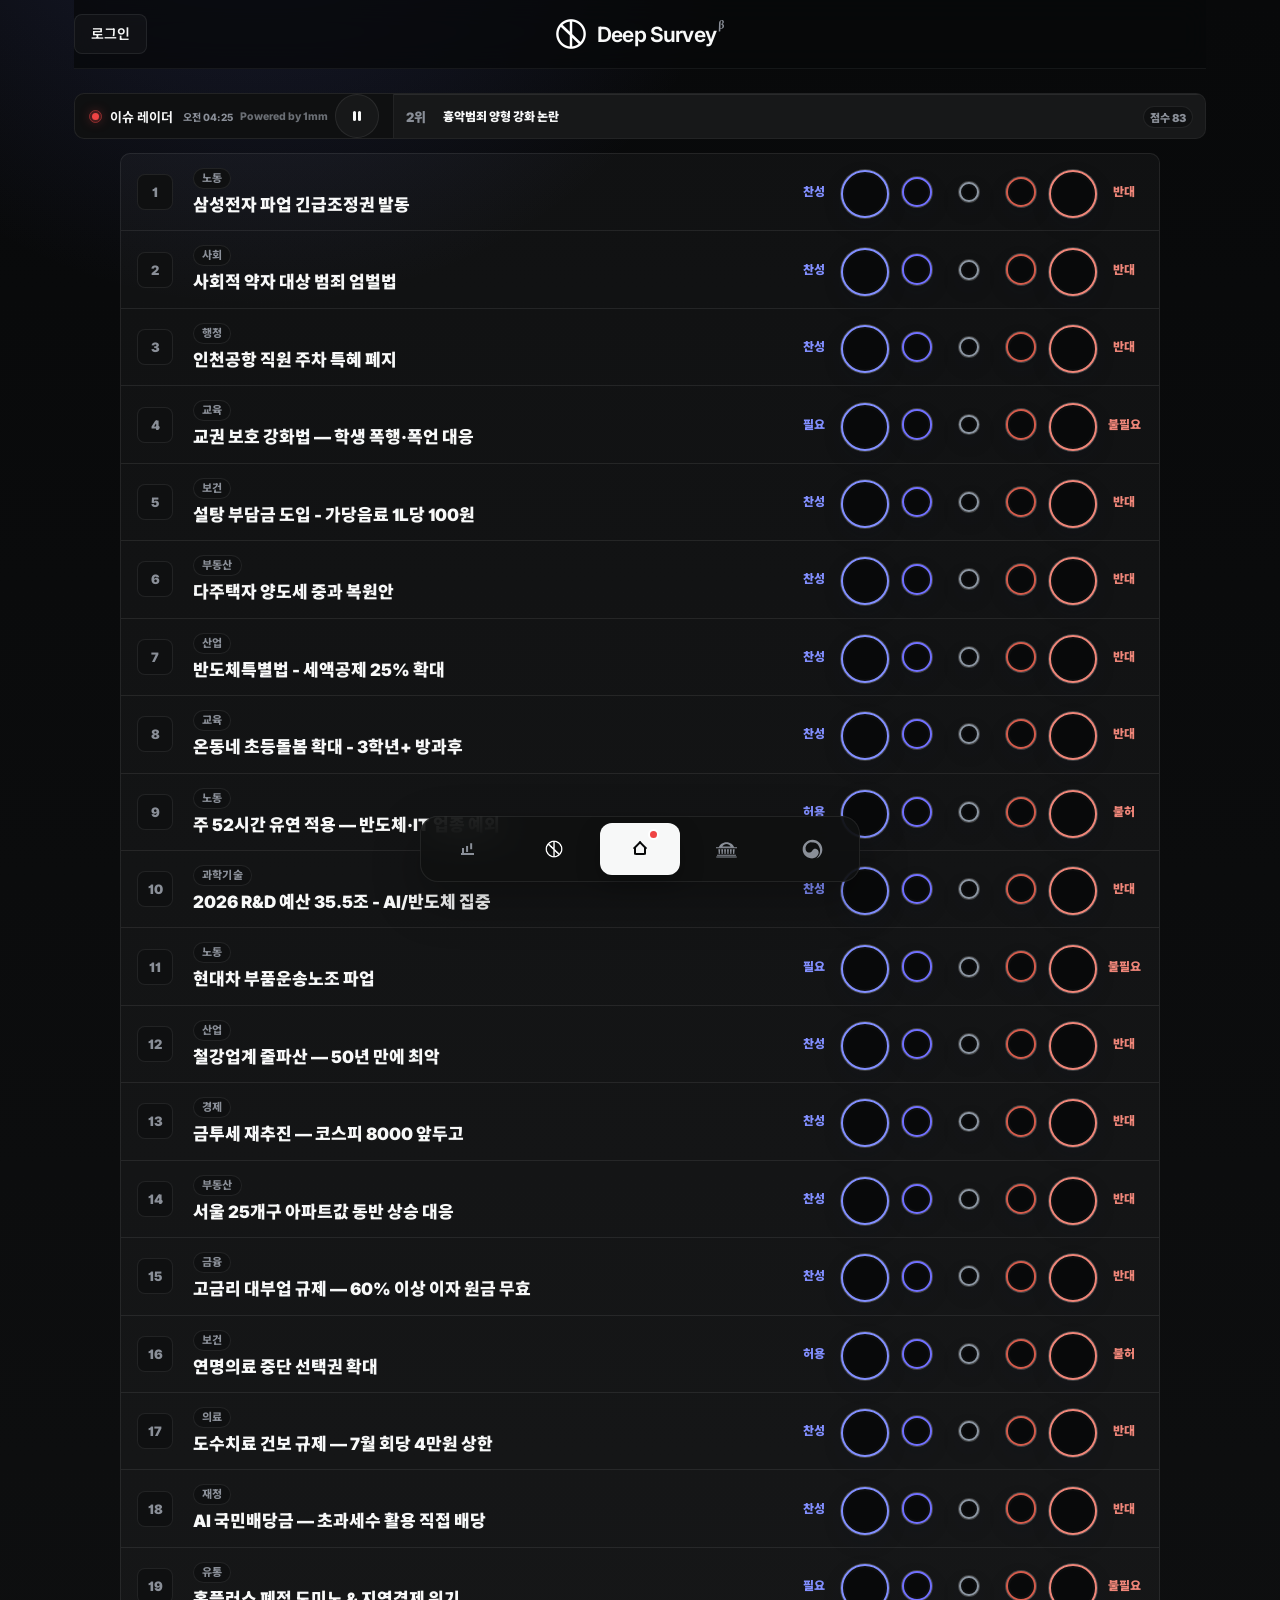
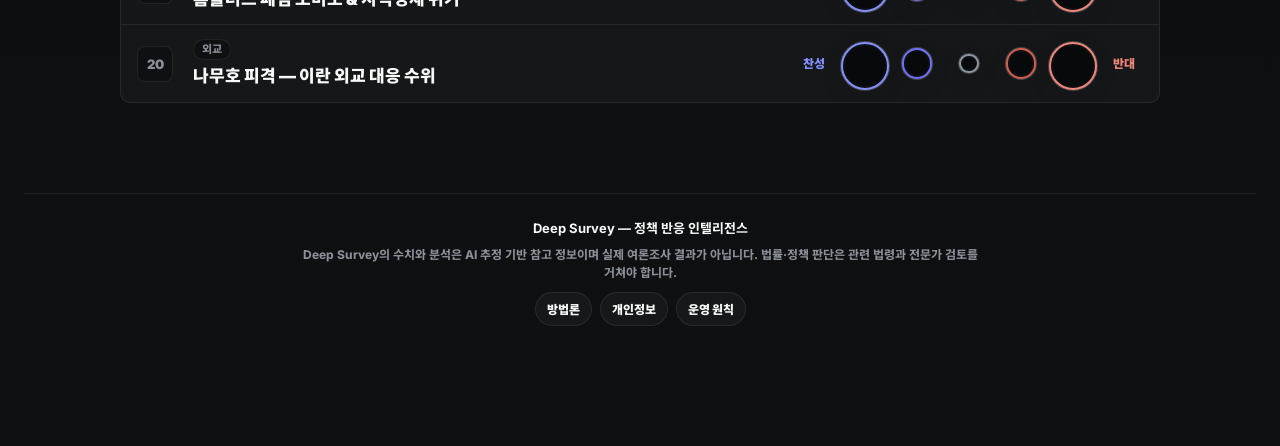
==== index.html @ 6b528eed "deploy: refresh deep survey monitor" ====
<!DOCTYPE html>
<html lang="ko" data-theme="dark">

<head>
    <meta charset="UTF-8">
    <meta name="viewport" content="width=device-width, initial-scale=1.0">
    <title>Deep Survey | 정책 반응 인텔리전스</title>
    <meta name="description" content="정책·메시지 발표 전 이해관계자 반응, 표본 설계, 프레임 취약점, 검증 질문을 감사 가능한 방식으로 점검하는 Deep Survey 정책 반응 시뮬레이션입니다.">
    <meta name="theme-color" content="#111827">
    <link rel="canonical" href="https://dinoanko.github.io/deep-survey-monitor/">
    <meta property="og:type" content="website">
    <meta property="og:site_name" content="Deep Survey">
    <meta property="og:title" content="Deep Survey | 정책 반응 인텔리전스">
    <meta property="og:description" content="정책 발표 전 이해관계자 반응과 메시지 리스크를 표본 설계와 감사 카드로 점검합니다.">
    <meta property="og:url" content="https://dinoanko.github.io/deep-survey-monitor/">
    <meta property="og:image" content="https://dinoanko.github.io/deep-survey-monitor/issue-bg-city.png">
    <meta property="og:image:secure_url" content="https://dinoanko.github.io/deep-survey-monitor/issue-bg-city.png">
    <meta property="og:image:type" content="image/png">
    <meta property="og:image:width" content="1280">
    <meta property="og:image:height" content="720">
    <meta property="og:image:alt" content="Deep Survey 정책 반응 인텔리전스 미리보기">
    <meta name="twitter:card" content="summary_large_image">
    <meta name="twitter:title" content="Deep Survey | 정책 반응 인텔리전스">
    <meta name="twitter:description" content="정책 이슈를 표본감사와 함께 사전 점검하는 Deep Survey 시뮬레이션.">
    <meta name="twitter:image" content="https://dinoanko.github.io/deep-survey-monitor/issue-bg-city.png">
    <link href="https://fonts.googleapis.com/css2?family=Inter:wght@300;400;500;600;700&family=JetBrains+Mono:wght@400;500&family=Noto+Sans+KR:wght@300;400;500;600;700&display=swap" rel="stylesheet">
    <script>
        window.DEEP_SURVEY_ASSET_BASE = (() => {
            const path = window.location.pathname.replace(/\\/g, '/');
            if (
                window.location.protocol === 'file:' ||
                path.includes('/demo/') ||
                path.includes('/deep-survey-monitor/')
            ) return '';
            return '';
        })();
        document.write(`<link rel="stylesheet" href="${window.DEEP_SURVEY_ASSET_BASE}styles.css?v=20260520bb">`);
        document.addEventListener('DOMContentLoaded', () => {
            document.querySelectorAll('[data-demo-src]').forEach(el => {
                el.setAttribute('src', `${window.DEEP_SURVEY_ASSET_BASE}${el.dataset.demoSrc}`);
            });
            document.querySelectorAll('[data-demo-href]').forEach(el => {
                el.setAttribute('href', `${window.DEEP_SURVEY_ASSET_BASE}${el.dataset.demoHref}`);
            });
        });
    </script>
</head>

<body class="audience-b2c">
    <div class="container">
        <header class="header">
            <div class="header-user-actions">
                <button class="auth-pill account-entry" type="button" id="my-page-button" onclick="openMyPage()" hidden aria-label="내 계정"></button>
                <button class="auth-pill" type="button" id="login-button" onclick="openLogin()">로그인</button>
            </div>
            <div class="logo">
                <a href="index.html" data-demo-href="index.html" class="logo-link" aria-label="Deep Survey beta 홈">
                    <img class="brand-logo-icon brand-logo-light" src="logo-icon.png" data-demo-src="logo-icon.png" alt="DS">
                    <img class="brand-logo-icon brand-logo-dark" src="logo-icon-dark.png" data-demo-src="logo-icon-dark.png" alt="DS">
                    <span class="brand-logo-lockup"><span class="brand-logo-name">Deep Survey</span><sup class="brand-beta-mark" aria-label="beta">β</sup></span>
                </a>
            </div>
            <div class="header-actions">
                <div class="audience-switcher" role="tablist" aria-label="화면 유형">
                    <button class="audience-mode audience-home active" type="button" data-audience-mode="b2c" role="tab" aria-selected="true" aria-label="홈" title="홈" onclick="selectAudienceMode('b2c')"><span class="mono-icon mono-icon-home" aria-hidden="true"></span><span class="sr-only">이슈 라이브러리</span></button>
                    <button class="audience-mode" type="button" data-audience-mode="forecast" role="tab" aria-selected="false" onclick="selectAudienceMode('forecast')"><span class="mono-icon mono-icon-chart" aria-hidden="true"></span><span>예측</span></button>
                    <button class="audience-mode audience-sim" type="button" data-audience-mode="b2b" role="tab" aria-selected="false" onclick="selectAudienceMode('b2b')"><span class="audience-ds-logo" aria-hidden="true"><img class="audience-ds-icon audience-ds-icon-light" src="logo-icon.png" data-demo-src="logo-icon.png" alt=""><img class="audience-ds-icon audience-ds-icon-dark" src="logo-icon-dark.png" data-demo-src="logo-icon-dark.png" alt=""></span><span>시뮬레이션</span></button>
                </div>
            </div>
        </header>

        <div id="survey-content" class="panel-content active">

            <div class="trending-section">
                <div class="trending-header" data-radar-toggle aria-expanded="false" onclick="toggleIssueRadarVertical(event)">
                    <h3><span class="pulse"></span> 이슈 레이더</h3>
                    <div class="trend-refresh-status">
                        <span id="trend-refresh-status" aria-live="polite">오전 09:45</span>
                        <span class="trend-powered trend-powered-header">Powered by 1mm</span>
                        <button class="trend-refresh-control" type="button" onclick="toggleLiveIssueAutoRefresh()" aria-label="이슈 레이더 일시정지" aria-pressed="false"><span class="trend-control-icon is-pause" aria-hidden="true"></span></button>
                    </div>
                </div>
                <div class="trending-list">
                    <div class="trending-item" role="button" tabindex="0" aria-label="삼성전자 긴급조정권 이슈 레이더 펼치기" onclick="handleTrendingIssueActivate(event, 'samsung_strike')" onkeydown="handleTrendingIssueOpenKey(event, 'samsung_strike')"><span class="trend-rank gold">1위</span>
                        <div class="trend-info"><span class="trend-name">삼성전자 긴급조정권</span></div><span class="trend-change trend-up">↑156%</span></div>
                    <div class="trending-item" role="button" tabindex="0" aria-label="사회적 약자 범죄 엄벌 이슈 레이더 펼치기" onclick="handleTrendingIssueActivate(event, 'crime_penalty')" onkeydown="handleTrendingIssueOpenKey(event, 'crime_penalty')"><span class="trend-rank silver">2위</span>
                        <div class="trend-info"><span class="trend-name">사회적 약자 범죄 엄벌</span></div><span class="trend-change trend-new">신규</span></div>
                    <div class="trending-item" role="button" tabindex="0" aria-label="금투세 재추진 이슈 레이더 펼치기" onclick="handleTrendingIssueActivate(event, 'kospi_tax')" onkeydown="handleTrendingIssueOpenKey(event, 'kospi_tax')"><span class="trend-rank bronze">3위</span>
                        <div class="trend-info"><span class="trend-name">금투세 재추진</span></div><span class="trend-change trend-up">↑42%</span></div>
                    <div class="trending-item" role="button" tabindex="0" aria-label="인천공항 주차 특혜 이슈 레이더 펼치기" onclick="handleTrendingIssueActivate(event, 'airport_parking')" onkeydown="handleTrendingIssueOpenKey(event, 'airport_parking')"><span class="trend-rank">4위</span>
                        <div class="trend-info"><span class="trend-name">인천공항 주차 특혜</span></div><span class="trend-change trend-new">신규</span></div>
                    <div class="trending-item" role="button" tabindex="0" aria-label="서울 아파트값 상승 이슈 레이더 펼치기" onclick="handleTrendingIssueActivate(event, 'seoul_apt')" onkeydown="handleTrendingIssueOpenKey(event, 'seoul_apt')"><span class="trend-rank">5위</span>
                        <div class="trend-info"><span class="trend-name">서울 아파트값 상승</span></div><span class="trend-change trend-up">↑18%</span></div>
                    <div class="trending-item" role="button" tabindex="0" aria-label="교권 보호 강화 이슈 레이더 펼치기" onclick="handleTrendingIssueActivate(event, 'teacher_protect')" onkeydown="handleTrendingIssueOpenKey(event, 'teacher_protect')"><span class="trend-rank">6위</span>
                        <div class="trend-info"><span class="trend-name">교권 보호 강화</span></div><span class="trend-change trend-new">신규</span></div>
                    <div class="trending-item" role="button" tabindex="0" aria-label="고금리 대부업 규제 이슈 레이더 펼치기" onclick="handleTrendingIssueActivate(event, 'usury_ban')" onkeydown="handleTrendingIssueOpenKey(event, 'usury_ban')"><span class="trend-rank">7위</span>
                        <div class="trend-info"><span class="trend-name">고금리 대부업 규제</span></div><span class="trend-change trend-new">신규</span></div>
                    <div class="trending-item" role="button" tabindex="0" aria-label="현대차 부품노조 파업 이슈 레이더 펼치기" onclick="handleTrendingIssueActivate(event, 'hyundai_strike')" onkeydown="handleTrendingIssueOpenKey(event, 'hyundai_strike')"><span class="trend-rank">8위</span>
                        <div class="trend-info"><span class="trend-name">현대차 부품노조 파업</span></div><span class="trend-change trend-new">신규</span></div>
                    <div class="trending-item" role="button" tabindex="0" aria-label="설탕 부담금 이슈 레이더 펼치기" onclick="handleTrendingIssueActivate(event, 'sugar')" onkeydown="handleTrendingIssueOpenKey(event, 'sugar')"><span class="trend-rank">9위</span>
                        <div class="trend-info"><span class="trend-name">설탕 부담금</span></div><span class="trend-change trend-up">↑28%</span></div>
                    <div class="trending-item" role="button" tabindex="0" aria-label="AI 국민배당금 이슈 레이더 펼치기" onclick="handleTrendingIssueActivate(event, 'ai_dividend')" onkeydown="handleTrendingIssueOpenKey(event, 'ai_dividend')"><span class="trend-rank">10위</span>
                        <div class="trend-info"><span class="trend-name">AI 국민배당금</span></div><span class="trend-change trend-up">↑35%</span></div>
                </div>
            </div>

            <div class="hot-section">
                <div class="hot-header">
                    <h3><span class="hot-badge">LIVE</span> 이슈 브리핑</h3>
                </div>
                <div class="hot-carousel">
                    <div class="hot-card" role="button" tabindex="0" aria-label="삼성전자 파업에 긴급조정권을 발동해야 하나 상세 보기" onclick="openModal('samsung_strike')" onkeydown="handleIssueOpenKey(event, 'samsung_strike')">
                        <div class="hot-card-header"><span class="cat">노동</span><span class="fire"><span class="mono-icon mono-icon-hot" aria-hidden="true"></span></span></div>
                        <h4>삼성전자 파업에 긴급조정권을 발동해야 하나</h4>
                        <p class="hot-card-trust">출처 검증 대기 · 현재 여론 수치 아님</p>
                        <div class="stats"><span><span class="mono-icon mono-icon-eye" aria-hidden="true"></span> 28,400</span><span><span class="mono-icon mono-icon-comment" aria-hidden="true"></span> 12,840</span></div></div>
                    <div class="hot-card" role="button" tabindex="0" aria-label="사회적 약자 대상 범죄 양형 강화 찬반 상세 보기" onclick="openModal('crime_penalty')" onkeydown="handleIssueOpenKey(event, 'crime_penalty')">
                        <div class="hot-card-header"><span class="cat">사회</span><span class="fire"><span class="mono-icon mono-icon-hot" aria-hidden="true"></span></span></div>
                        <h4>사회적 약자 대상 범죄 양형 강화 찬반</h4>
                        <p class="hot-card-trust">출처 검증 대기 · 현재 여론 수치 아님</p>
                        <div class="stats"><span><span class="mono-icon mono-icon-eye" aria-hidden="true"></span> 14,200</span><span><span class="mono-icon mono-icon-comment" aria-hidden="true"></span> 5,680</span></div></div>
                    <div class="hot-card" role="button" tabindex="0" aria-label="코스피 8000 앞두고 금투세 재추진 찬반 상세 보기" onclick="openModal('kospi_tax')" onkeydown="handleIssueOpenKey(event, 'kospi_tax')">
                        <div class="hot-card-header"><span class="cat">경제</span><span class="fire"><span class="mono-icon mono-icon-hot" aria-hidden="true"></span></span></div>
                        <h4>코스피 8000 앞두고 금투세 재추진 찬반</h4>
                        <p class="hot-card-trust">출처 검증 대기 · 현재 여론 수치 아님</p>
                        <div class="stats"><span><span class="mono-icon mono-icon-eye" aria-hidden="true"></span> 12,800</span><span><span class="mono-icon mono-icon-comment" aria-hidden="true"></span> 4,920</span></div></div>
                    <div class="hot-card" role="button" tabindex="0" aria-label="인천공항 직원 주차 특혜 폐지 찬반 상세 보기" onclick="openModal('airport_parking')" onkeydown="handleIssueOpenKey(event, 'airport_parking')">
                        <div class="hot-card-header"><span class="cat">행정</span><span class="fire"><span class="mono-icon mono-icon-bolt" aria-hidden="true"></span></span></div>
                        <h4>인천공항 직원 주차 특혜 폐지 찬반</h4>
                        <p class="hot-card-trust">출처 검증 대기 · 현재 여론 수치 아님</p>
                        <div class="stats"><span><span class="mono-icon mono-icon-eye" aria-hidden="true"></span> 8,900</span><span><span class="mono-icon mono-icon-comment" aria-hidden="true"></span> 3,420</span></div></div>
                    <div class="hot-card" role="button" tabindex="0" aria-label="서울 25개구 아파트값 동반 상승 대응 상세 보기" onclick="openModal('seoul_apt')" onkeydown="handleIssueOpenKey(event, 'seoul_apt')">
                        <div class="hot-card-header"><span class="cat">부동산</span><span class="fire"><span class="mono-icon mono-icon-hot" aria-hidden="true"></span></span></div>
                        <h4>서울 25개구 아파트값 동반 상승 대응</h4>
                        <p class="hot-card-trust">출처 검증 대기 · 현재 여론 수치 아님</p>
                        <div class="stats"><span><span class="mono-icon mono-icon-eye" aria-hidden="true"></span> 8,500</span><span><span class="mono-icon mono-icon-comment" aria-hidden="true"></span> 3,200</span></div></div>
                    <div class="hot-card" role="button" tabindex="0" aria-label="교권 보호법 강화 찬반 — 교사 55% 사직 고민 상세 보기" onclick="openModal('teacher_protect')" onkeydown="handleIssueOpenKey(event, 'teacher_protect')">
                        <div class="hot-card-header"><span class="cat">교육</span><span class="fire"><span class="mono-icon mono-icon-bolt" aria-hidden="true"></span></span></div>
                        <h4>교권 보호법 강화 찬반 — 교사 55% 사직 고민</h4>
                        <p class="hot-card-trust">출처 검증 대기 · 현재 여론 수치 아님</p>
                        <div class="stats"><span><span class="mono-icon mono-icon-eye" aria-hidden="true"></span> 6,700</span><span><span class="mono-icon mono-icon-comment" aria-hidden="true"></span> 2,890</span></div></div>
                    <div class="hot-card" role="button" tabindex="0" aria-label="고금리 60% 이상 이자 원금 무효화 찬반 상세 보기" onclick="openModal('usury_ban')" onkeydown="handleIssueOpenKey(event, 'usury_ban')">
                        <div class="hot-card-header"><span class="cat">금융</span><span class="fire"><span class="mono-icon mono-icon-bolt" aria-hidden="true"></span></span></div>
                        <h4>고금리 60% 이상 이자 원금 무효화 찬반</h4>
                        <p class="hot-card-trust">출처 검증 대기 · 현재 여론 수치 아님</p>
                        <div class="stats"><span><span class="mono-icon mono-icon-eye" aria-hidden="true"></span> 6,200</span><span><span class="mono-icon mono-icon-comment" aria-hidden="true"></span> 2,400</span></div></div>
                    <div class="hot-card" role="button" tabindex="0" aria-label="현대차 부품운송 파업 — 필수유지업무 찬반 상세 보기" onclick="openModal('hyundai_strike')" onkeydown="handleIssueOpenKey(event, 'hyundai_strike')">
                        <div class="hot-card-header"><span class="cat">노동</span><span class="fire"><span class="mono-icon mono-icon-bolt" aria-hidden="true"></span></span></div>
                        <h4>현대차 부품운송 파업 — 필수유지업무 찬반</h4>
                        <p class="hot-card-trust">출처 검증 대기 · 현재 여론 수치 아님</p>
                        <div class="stats"><span><span class="mono-icon mono-icon-eye" aria-hidden="true"></span> 5,400</span><span><span class="mono-icon mono-icon-comment" aria-hidden="true"></span> 1,800</span></div></div>
                    <div class="hot-card" role="button" tabindex="0" aria-label="AI 초과세수 국민배당금 논쟁 상세 보기" onclick="openModal('ai_dividend')" onkeydown="handleIssueOpenKey(event, 'ai_dividend')">
                        <div class="hot-card-header"><span class="cat">재정</span><span class="fire"><span class="mono-icon mono-icon-hot" aria-hidden="true"></span></span></div>
                        <h4>AI 초과세수 국민배당금 논쟁</h4>
                        <p class="hot-card-trust">출처 검증 대기 · 현재 여론 수치 아님</p>
                        <div class="stats"><span><span class="mono-icon mono-icon-eye" aria-hidden="true"></span> 4,400</span><span><span class="mono-icon mono-icon-comment" aria-hidden="true"></span> 1,600</span></div></div>
                    <div class="hot-card" role="button" tabindex="0" aria-label="나무호 피격 — 이란 강경 외교 대응 찬반 상세 보기" onclick="openModal('namu_iran')" onkeydown="handleIssueOpenKey(event, 'namu_iran')">
                        <div class="hot-card-header"><span class="cat">외교</span><span class="fire"><span class="mono-icon mono-icon-bolt" aria-hidden="true"></span></span></div>
                        <h4>나무호 피격 — 이란 강경 외교 대응 찬반</h4>
                        <p class="hot-card-trust">출처 검증 대기 · 현재 여론 수치 아님</p>
                        <div class="stats"><span><span class="mono-icon mono-icon-eye" aria-hidden="true"></span> 3,800</span><span><span class="mono-icon mono-icon-comment" aria-hidden="true"></span> 1,200</span></div></div>
                </div>
            </div>

            <section class="forecast-vote-section" id="forecast-vote-section" aria-labelledby="forecast-vote-title">
                <div class="forecast-vote-header">
                    <div>
                        <span class="forecast-vote-kicker">FORECAST VOTE</span>
                        <h3 id="forecast-vote-title">투표형 예측</h3>
                    </div>
                    <div class="forecast-vote-badge">거래 없음 · 집단전망</div>
                </div>
                <div class="forecast-vote-shell">
                    <div id="forecast-market-list" class="forecast-market-list" aria-label="예측 투표 목록"></div>
                    <div id="forecast-market-detail" class="forecast-market-detail" aria-live="polite"></div>
                </div>
            </section>

            <section class="issue-section" id="issues">

            <div class="issue-grid">
                <div class="issue-card hot" role="button" tabindex="0" aria-label="삼성전자 파업 긴급조정권 발동 상세 보기" onkeydown="handleIssueOpenKey(event, 'samsung_strike')" onclick="openModal('samsung_strike')">
                    <div class="issue-card-header"><span class="issue-category cat-economy">노동</span>
                        <h3 class="issue-title">삼성전자 파업 긴급조정권 발동</h3>
                        <div class="issue-meta"><span><span class="mono-icon mono-icon-users" aria-hidden="true"></span> 참여 데이터 수집 중</span><span><span class="mono-icon mono-icon-clock" aria-hidden="true"></span> 방금</span></div>
                    </div>
                    <div class="issue-card-body">
                        <div class="scale-bar">
                            <div class="scale-strongly-agree" style="width:32%"></div>
                            <div class="scale-agree" style="width:24%"></div>
                            <div class="scale-disagree" style="width:19%"></div>
                            <div class="scale-strongly-disagree" style="width:16%"></div>
                            <div class="scale-unsure" style="width:9%"></div>
                        </div>
                        <div class="quick-stats"><span class="quick-stat" style="color:var(--accent-green)"><span class="mono-icon mono-icon-agree" aria-hidden="true"></span> 56%</span><span class="quick-stat" style="color:var(--accent-red)"><span class="mono-icon mono-icon-disagree" aria-hidden="true"></span> 35%</span><span class="quick-stat" style="color:var(--accent-gray)"><span class="mono-icon mono-icon-neutral" aria-hidden="true"></span> 9%</span></div>
                    </div>
                </div>
                <div class="issue-card hot" role="button" tabindex="0" aria-label="사회적 약자 대상 범죄 엄벌법 상세 보기" onkeydown="handleIssueOpenKey(event, 'crime_penalty')" onclick="openModal('crime_penalty')">
                    <div class="issue-card-header"><span class="issue-category cat-politics">사회</span>
                        <h3 class="issue-title">사회적 약자 대상 범죄 엄벌법</h3>
                        <div class="issue-meta"><span><span class="mono-icon mono-icon-users" aria-hidden="true"></span> 1,800명</span><span><span class="mono-icon mono-icon-clock" aria-hidden="true"></span> 방금</span></div>
                    </div>
                    <div class="issue-card-body">
                        <div class="scale-bar">
                            <div class="scale-strongly-agree" style="width:48%"></div>
                            <div class="scale-agree" style="width:28%"></div>
                            <div class="scale-disagree" style="width:10%"></div>
                            <div class="scale-strongly-disagree" style="width:6%"></div>
                            <div class="scale-unsure" style="width:8%"></div>
                        </div>
                        <div class="quick-stats"><span class="quick-stat" style="color:var(--accent-green)"><span class="mono-icon mono-icon-agree" aria-hidden="true"></span> 76%</span><span class="quick-stat" style="color:var(--accent-red)"><span class="mono-icon mono-icon-disagree" aria-hidden="true"></span> 16%</span><span class="quick-stat" style="color:var(--accent-gray)"><span class="mono-icon mono-icon-neutral" aria-hidden="true"></span> 8%</span></div>
                    </div>
                </div>
                <div class="issue-card new" role="button" tabindex="0" aria-label="인천공항 직원 주차 특혜 폐지 상세 보기" onkeydown="handleIssueOpenKey(event, 'airport_parking')" onclick="openModal('airport_parking')">
                    <div class="issue-card-header"><span class="issue-category cat-industry">행정</span>
                        <h3 class="issue-title">인천공항 직원 주차 특혜 폐지</h3>
                        <div class="issue-meta"><span><span class="mono-icon mono-icon-users" aria-hidden="true"></span> 1,500명</span><span><span class="mono-icon mono-icon-clock" aria-hidden="true"></span> 방금</span></div>
                    </div>
                    <div class="issue-card-body">
                        <div class="scale-bar">
                            <div class="scale-strongly-agree" style="width:53%"></div>
                            <div class="scale-agree" style="width:24%"></div>
                            <div class="scale-disagree" style="width:9%"></div>
                            <div class="scale-strongly-disagree" style="width:6%"></div>
                            <div class="scale-unsure" style="width:8%"></div>
                        </div>
                        <div class="quick-stats"><span class="quick-stat" style="color:var(--accent-green)"><span class="mono-icon mono-icon-agree" aria-hidden="true"></span> 77%</span><span class="quick-stat" style="color:var(--accent-red)"><span class="mono-icon mono-icon-disagree" aria-hidden="true"></span> 15%</span><span class="quick-stat" style="color:var(--accent-gray)"><span class="mono-icon mono-icon-neutral" aria-hidden="true"></span> 8%</span></div>
                    </div>
                </div>
                <div class="issue-card new" role="button" tabindex="0" aria-label="교권 보호 강화법 — 학생 폭행·폭언 대응 상세 보기" onkeydown="handleIssueOpenKey(event, 'teacher_protect')" onclick="openModal('teacher_protect')">
                    <div class="issue-card-header"><span class="issue-category cat-welfare">교육</span>
                        <h3 class="issue-title">교권 보호 강화법 — 학생 폭행·폭언 대응</h3>
                        <div class="issue-meta"><span><span class="mono-icon mono-icon-users" aria-hidden="true"></span> 1,200명</span><span><span class="mono-icon mono-icon-clock" aria-hidden="true"></span> 방금</span></div>
                    </div>
                    <div class="issue-card-body">
                        <div class="scale-bar">
                            <div class="scale-strongly-agree" style="width:55%"></div>
                            <div class="scale-agree" style="width:26%"></div>
                            <div class="scale-disagree" style="width:8%"></div>
                            <div class="scale-strongly-disagree" style="width:4%"></div>
                            <div class="scale-unsure" style="width:7%"></div>
                        </div>
                        <div class="quick-stats"><span class="quick-stat" style="color:var(--accent-green)"><span class="mono-icon mono-icon-agree" aria-hidden="true"></span> 81%</span><span class="quick-stat" style="color:var(--accent-red)"><span class="mono-icon mono-icon-disagree" aria-hidden="true"></span> 12%</span><span class="quick-stat" style="color:var(--accent-gray)"><span class="mono-icon mono-icon-neutral" aria-hidden="true"></span> 7%</span></div>
                    </div>
                </div>
                <div class="issue-card hot" role="button" tabindex="0" aria-label="설탕 부담금 도입 - 가당음료 1L당 100원 상세 보기" onkeydown="handleIssueOpenKey(event, 'sugar')" onclick="openModal('sugar')">
                    <div class="issue-card-header"><span class="issue-category cat-welfare">보건</span>
                        <h3 class="issue-title">설탕 부담금 도입 - 가당음료 1L당 100원</h3>
                        <div class="issue-meta"><span><span class="mono-icon mono-icon-users" aria-hidden="true"></span> 1,200명</span><span><span class="mono-icon mono-icon-clock" aria-hidden="true"></span> 2시간 전</span></div>
                    </div>
                    <div class="issue-card-body">
                        <div class="scale-bar">
                            <div class="scale-strongly-agree" style="width:11%"></div>
                            <div class="scale-agree" style="width:27%"></div>
                            <div class="scale-disagree" style="width:31%"></div>
                            <div class="scale-strongly-disagree" style="width:17%"></div>
                            <div class="scale-unsure" style="width:14%"></div>
                        </div>
                        <div class="quick-stats"><span class="quick-stat" style="color:var(--accent-green)"><span class="mono-icon mono-icon-agree" aria-hidden="true"></span>
                                38%</span><span class="quick-stat" style="color:var(--accent-red)"><span class="mono-icon mono-icon-disagree" aria-hidden="true"></span> 48%</span><span
                                class="quick-stat" style="color:var(--accent-gray)"><span class="mono-icon mono-icon-neutral" aria-hidden="true"></span> 14%</span></div>
                    </div>
                </div>
                <div class="issue-card hot" role="button" tabindex="0" aria-label="다주택자 양도세 중과 복원안 상세 보기" onkeydown="handleIssueOpenKey(event, 'realestate')" onclick="openModal('realestate')">
                    <div class="issue-card-header"><span class="issue-category cat-economy">부동산</span>
                        <h3 class="issue-title">다주택자 양도세 중과 복원안</h3>
                        <div class="issue-meta"><span><span class="mono-icon mono-icon-users" aria-hidden="true"></span> 950명</span><span><span class="mono-icon mono-icon-clock" aria-hidden="true"></span> 2/3</span></div>
                    </div>
                    <div class="issue-card-body">
                        <div class="scale-bar">
                            <div class="scale-strongly-agree" style="width:28%"></div>
                            <div class="scale-agree" style="width:24%"></div>
                            <div class="scale-disagree" style="width:22%"></div>
                            <div class="scale-strongly-disagree" style="width:18%"></div>
                            <div class="scale-unsure" style="width:8%"></div>
                        </div>
                        <div class="quick-stats"><span class="quick-stat" style="color:var(--accent-green)"><span class="mono-icon mono-icon-agree" aria-hidden="true"></span>
                                52%</span><span class="quick-stat" style="color:var(--accent-red)"><span class="mono-icon mono-icon-disagree" aria-hidden="true"></span> 40%</span><span
                                class="quick-stat" style="color:var(--accent-gray)"><span class="mono-icon mono-icon-neutral" aria-hidden="true"></span> 8%</span></div>
                    </div>
                </div>
                <div class="issue-card new" role="button" tabindex="0" aria-label="반도체특별법 - 세액공제 25% 확대 상세 보기" onkeydown="handleIssueOpenKey(event, 'semiconductor')" onclick="openModal('semiconductor')">
                    <div class="issue-card-header"><span class="issue-category cat-industry">산업</span>
                        <h3 class="issue-title">반도체특별법 - 세액공제 25% 확대</h3>
                        <div class="issue-meta"><span><span class="mono-icon mono-icon-users" aria-hidden="true"></span> 1,000명</span><span><span class="mono-icon mono-icon-clock" aria-hidden="true"></span> 2/2</span></div>
                    </div>
                    <div class="issue-card-body">
                        <div class="scale-bar">
                            <div class="scale-strongly-agree" style="width:26%"></div>
                            <div class="scale-agree" style="width:32%"></div>
                            <div class="scale-disagree" style="width:18%"></div>
                            <div class="scale-strongly-disagree" style="width:10%"></div>
                            <div class="scale-unsure" style="width:14%"></div>
                        </div>
                        <div class="quick-stats"><span class="quick-stat" style="color:var(--accent-green)"><span class="mono-icon mono-icon-agree" aria-hidden="true"></span>
                                58%</span><span class="quick-stat" style="color:var(--accent-red)"><span class="mono-icon mono-icon-disagree" aria-hidden="true"></span> 28%</span><span
                                class="quick-stat" style="color:var(--accent-gray)"><span class="mono-icon mono-icon-neutral" aria-hidden="true"></span> 14%</span></div>
                    </div>
                </div>
                <div class="issue-card" role="button" tabindex="0" aria-label="온동네 초등돌봄 확대 - 3학년+ 방과후 상세 보기" onkeydown="handleIssueOpenKey(event, 'sugar')" onclick="openModal('sugar')">
                    <div class="issue-card-header"><span class="issue-category cat-welfare">교육</span>
                        <h3 class="issue-title">온동네 초등돌봄 확대 - 3학년+ 방과후</h3>
                        <div class="issue-meta"><span><span class="mono-icon mono-icon-users" aria-hidden="true"></span> 800명</span><span><span class="mono-icon mono-icon-clock" aria-hidden="true"></span> 2/3</span></div>
                    </div>
                    <div class="issue-card-body">
                        <div class="scale-bar">
                            <div class="scale-strongly-agree" style="width:35%"></div>
                            <div class="scale-agree" style="width:38%"></div>
                            <div class="scale-disagree" style="width:12%"></div>
                            <div class="scale-strongly-disagree" style="width:5%"></div>
                            <div class="scale-unsure" style="width:10%"></div>
                        </div>
                        <div class="quick-stats"><span class="quick-stat" style="color:var(--accent-green)"><span class="mono-icon mono-icon-agree" aria-hidden="true"></span>
                                73%</span><span class="quick-stat" style="color:var(--accent-red)"><span class="mono-icon mono-icon-disagree" aria-hidden="true"></span> 17%</span><span
                                class="quick-stat" style="color:var(--accent-gray)"><span class="mono-icon mono-icon-neutral" aria-hidden="true"></span> 10%</span></div>
                    </div>
                </div>
                <div class="issue-card new" role="button" tabindex="0" aria-label="주 52시간 유연 적용 — 반도체·IT 업종 예외 상세 보기" onkeydown="handleIssueOpenKey(event, 'work52')" onclick="openModal('work52')">
                    <div class="issue-card-header"><span class="issue-category cat-economy">노동</span>
                        <h3 class="issue-title">주 52시간 유연 적용 — 반도체·IT 업종 예외</h3>
                        <div class="issue-meta"><span><span class="mono-icon mono-icon-users" aria-hidden="true"></span> 850명</span><span><span class="mono-icon mono-icon-clock" aria-hidden="true"></span> 2/4</span></div>
                    </div>
                    <div class="issue-card-body">
                        <div class="scale-bar">
                            <div class="scale-strongly-agree" style="width:14%"></div>
                            <div class="scale-agree" style="width:28%"></div>
                            <div class="scale-disagree" style="width:28%"></div>
                            <div class="scale-strongly-disagree" style="width:17%"></div>
                            <div class="scale-unsure" style="width:13%"></div>
                        </div>
                        <div class="quick-stats"><span class="quick-stat" style="color:var(--accent-green)"><span class="mono-icon mono-icon-agree" aria-hidden="true"></span>
                                53%</span><span class="quick-stat" style="color:var(--accent-red)"><span class="mono-icon mono-icon-disagree" aria-hidden="true"></span> 39%</span><span
                                class="quick-stat" style="color:var(--accent-gray)"><span class="mono-icon mono-icon-neutral" aria-hidden="true"></span> 8%</span></div>
                    </div>
                </div>
                <div class="issue-card" role="button" tabindex="0" aria-label="2026 R&D 예산 35.5조 - AI/반도체 집중 상세 보기" onkeydown="handleIssueOpenKey(event, 'sugar')" onclick="openModal('sugar')">
                    <div class="issue-card-header"><span class="issue-category cat-industry">과학기술</span>
                        <h3 class="issue-title">2026 R&D 예산 35.5조 - AI/반도체 집중</h3>
                        <div class="issue-meta"><span><span class="mono-icon mono-icon-users" aria-hidden="true"></span> 700명</span><span><span class="mono-icon mono-icon-clock" aria-hidden="true"></span> 2/4</span></div>
                    </div>
                    <div class="issue-card-body">
                        <div class="scale-bar">
                            <div class="scale-strongly-agree" style="width:32%"></div>
                            <div class="scale-agree" style="width:35%"></div>
                            <div class="scale-disagree" style="width:15%"></div>
                            <div class="scale-strongly-disagree" style="width:6%"></div>
                            <div class="scale-unsure" style="width:12%"></div>
                        </div>
                        <div class="quick-stats"><span class="quick-stat" style="color:var(--accent-green)"><span class="mono-icon mono-icon-agree" aria-hidden="true"></span>
                                67%</span><span class="quick-stat" style="color:var(--accent-red)"><span class="mono-icon mono-icon-disagree" aria-hidden="true"></span> 21%</span><span
                                class="quick-stat" style="color:var(--accent-gray)"><span class="mono-icon mono-icon-neutral" aria-hidden="true"></span> 12%</span></div>
                    </div>
                </div>
                <div class="issue-card new" role="button" tabindex="0" aria-label="현대차 부품운송노조 파업 상세 보기" onkeydown="handleIssueOpenKey(event, 'hyundai_strike')" onclick="openModal('hyundai_strike')">
                    <div class="issue-card-header"><span class="issue-category cat-economy">노동</span>
                        <h3 class="issue-title">현대차 부품운송노조 파업</h3>
                        <div class="issue-meta"><span><span class="mono-icon mono-icon-users" aria-hidden="true"></span> 900명</span><span><span class="mono-icon mono-icon-clock" aria-hidden="true"></span> 4시간전</span></div>
                    </div>
                    <div class="issue-card-body"><div class="scale-bar"><div class="scale-strongly-agree" style="width:28%"></div><div class="scale-agree" style="width:23%"></div><div class="scale-disagree" style="width:24%"></div><div class="scale-strongly-disagree" style="width:17%"></div><div class="scale-unsure" style="width:8%"></div></div>
                        <div class="quick-stats"><span class="quick-stat" style="color:var(--accent-green)"><span class="mono-icon mono-icon-agree" aria-hidden="true"></span> 51%</span><span class="quick-stat" style="color:var(--accent-red)"><span class="mono-icon mono-icon-disagree" aria-hidden="true"></span> 41%</span><span class="quick-stat" style="color:var(--accent-gray)"><span class="mono-icon mono-icon-neutral" aria-hidden="true"></span> 8%</span></div></div>
                </div>
                <div class="issue-card hot" role="button" tabindex="0" aria-label="철강업계 줄파산 — 50년 만에 최악 상세 보기" onkeydown="handleIssueOpenKey(event, 'steel_crisis')" onclick="openModal('steel_crisis')">
                    <div class="issue-card-header"><span class="issue-category cat-industry">산업</span>
                        <h3 class="issue-title">철강업계 줄파산 — 50년 만에 최악</h3>
                        <div class="issue-meta"><span><span class="mono-icon mono-icon-users" aria-hidden="true"></span> 700명</span><span><span class="mono-icon mono-icon-clock" aria-hidden="true"></span> 6시간전</span></div>
                    </div>
                    <div class="issue-card-body"><div class="scale-bar"><div class="scale-strongly-agree" style="width:42%"></div><div class="scale-agree" style="width:28%"></div><div class="scale-disagree" style="width:13%"></div><div class="scale-strongly-disagree" style="width:8%"></div><div class="scale-unsure" style="width:9%"></div></div>
                        <div class="quick-stats"><span class="quick-stat" style="color:var(--accent-green)"><span class="mono-icon mono-icon-agree" aria-hidden="true"></span> 70%</span><span class="quick-stat" style="color:var(--accent-red)"><span class="mono-icon mono-icon-disagree" aria-hidden="true"></span> 21%</span><span class="quick-stat" style="color:var(--accent-gray)"><span class="mono-icon mono-icon-neutral" aria-hidden="true"></span> 9%</span></div></div>
                </div>
                <div class="issue-card new" role="button" tabindex="0" aria-label="금투세 재추진 — 코스피 8000 앞두고 상세 보기" onkeydown="handleIssueOpenKey(event, 'kospi_tax')" onclick="openModal('kospi_tax')">
                    <div class="issue-card-header"><span class="issue-category cat-economy">경제</span>
                        <h3 class="issue-title">금투세 재추진 — 코스피 8000 앞두고</h3>
                        <div class="issue-meta"><span><span class="mono-icon mono-icon-users" aria-hidden="true"></span> 1,100명</span><span><span class="mono-icon mono-icon-clock" aria-hidden="true"></span> 13시간전</span></div>
                    </div>
                    <div class="issue-card-body"><div class="scale-bar"><div class="scale-strongly-agree" style="width:25%"></div><div class="scale-agree" style="width:18%"></div><div class="scale-disagree" style="width:26%"></div><div class="scale-strongly-disagree" style="width:22%"></div><div class="scale-unsure" style="width:9%"></div></div>
                        <div class="quick-stats"><span class="quick-stat" style="color:var(--accent-green)"><span class="mono-icon mono-icon-agree" aria-hidden="true"></span> 43%</span><span class="quick-stat" style="color:var(--accent-red)"><span class="mono-icon mono-icon-disagree" aria-hidden="true"></span> 48%</span><span class="quick-stat" style="color:var(--accent-gray)"><span class="mono-icon mono-icon-neutral" aria-hidden="true"></span> 9%</span></div></div>
                </div>
                <div class="issue-card hot" role="button" tabindex="0" aria-label="서울 25개구 아파트값 동반 상승 대응 상세 보기" onkeydown="handleIssueOpenKey(event, 'seoul_apt')" onclick="openModal('seoul_apt')">
                    <div class="issue-card-header"><span class="issue-category cat-economy">부동산</span>
                        <h3 class="issue-title">서울 25개구 아파트값 동반 상승 대응</h3>
                        <div class="issue-meta"><span><span class="mono-icon mono-icon-users" aria-hidden="true"></span> 1,400명</span><span><span class="mono-icon mono-icon-clock" aria-hidden="true"></span> 10시간전</span></div>
                    </div>
                    <div class="issue-card-body"><div class="scale-bar"><div class="scale-strongly-agree" style="width:38%"></div><div class="scale-agree" style="width:24%"></div><div class="scale-disagree" style="width:19%"></div><div class="scale-strongly-disagree" style="width:12%"></div><div class="scale-unsure" style="width:7%"></div></div>
                        <div class="quick-stats"><span class="quick-stat" style="color:var(--accent-green)"><span class="mono-icon mono-icon-agree" aria-hidden="true"></span> 62%</span><span class="quick-stat" style="color:var(--accent-red)"><span class="mono-icon mono-icon-disagree" aria-hidden="true"></span> 31%</span><span class="quick-stat" style="color:var(--accent-gray)"><span class="mono-icon mono-icon-neutral" aria-hidden="true"></span> 7%</span></div></div>
                </div>
                <div class="issue-card" role="button" tabindex="0" aria-label="고금리 대부업 규제 — 60% 이상 이자 원금 무효 상세 보기" onkeydown="handleIssueOpenKey(event, 'usury_ban')" onclick="openModal('usury_ban')">
                    <div class="issue-card-header"><span class="issue-category cat-welfare">금융</span>
                        <h3 class="issue-title">고금리 대부업 규제 — 60% 이상 이자 원금 무효</h3>
                        <div class="issue-meta"><span><span class="mono-icon mono-icon-users" aria-hidden="true"></span> 1,000명</span><span><span class="mono-icon mono-icon-clock" aria-hidden="true"></span> 9시간전</span></div>
                    </div>
                    <div class="issue-card-body"><div class="scale-bar"><div class="scale-strongly-agree" style="width:58%"></div><div class="scale-agree" style="width:22%"></div><div class="scale-disagree" style="width:8%"></div><div class="scale-strongly-disagree" style="width:5%"></div><div class="scale-unsure" style="width:7%"></div></div>
                        <div class="quick-stats"><span class="quick-stat" style="color:var(--accent-green)"><span class="mono-icon mono-icon-agree" aria-hidden="true"></span> 80%</span><span class="quick-stat" style="color:var(--accent-red)"><span class="mono-icon mono-icon-disagree" aria-hidden="true"></span> 13%</span><span class="quick-stat" style="color:var(--accent-gray)"><span class="mono-icon mono-icon-neutral" aria-hidden="true"></span> 7%</span></div></div>
                </div>
                <div class="issue-card" role="button" tabindex="0" aria-label="연명의료 중단 선택권 확대 상세 보기" onkeydown="handleIssueOpenKey(event, 'life_sustain')" onclick="openModal('life_sustain')">
                    <div class="issue-card-header"><span class="issue-category cat-welfare">보건</span>
                        <h3 class="issue-title">연명의료 중단 선택권 확대</h3>
                        <div class="issue-meta"><span><span class="mono-icon mono-icon-users" aria-hidden="true"></span> 600명</span><span><span class="mono-icon mono-icon-clock" aria-hidden="true"></span> 6시간전</span></div>
                    </div>
                    <div class="issue-card-body"><div class="scale-bar"><div class="scale-strongly-agree" style="width:43%"></div><div class="scale-agree" style="width:26%"></div><div class="scale-disagree" style="width:12%"></div><div class="scale-strongly-disagree" style="width:9%"></div><div class="scale-unsure" style="width:10%"></div></div>
                        <div class="quick-stats"><span class="quick-stat" style="color:var(--accent-green)"><span class="mono-icon mono-icon-agree" aria-hidden="true"></span> 69%</span><span class="quick-stat" style="color:var(--accent-red)"><span class="mono-icon mono-icon-disagree" aria-hidden="true"></span> 21%</span><span class="quick-stat" style="color:var(--accent-gray)"><span class="mono-icon mono-icon-neutral" aria-hidden="true"></span> 10%</span></div></div>
                </div>
                <div class="issue-card new" role="button" tabindex="0" aria-label="도수치료 건보 규제 — 7월 회당 4만원 상한 상세 보기" onkeydown="handleIssueOpenKey(event, 'dosu_regulate')" onclick="openModal('dosu_regulate')">
                    <div class="issue-card-header"><span class="issue-category cat-welfare">의료</span>
                        <h3 class="issue-title">도수치료 건보 규제 — 7월 회당 4만원 상한</h3>
                        <div class="issue-meta"><span><span class="mono-icon mono-icon-users" aria-hidden="true"></span> 800명</span><span><span class="mono-icon mono-icon-clock" aria-hidden="true"></span> 6시간전</span></div>
                    </div>
                    <div class="issue-card-body"><div class="scale-bar"><div class="scale-strongly-agree" style="width:35%"></div><div class="scale-agree" style="width:25%"></div><div class="scale-disagree" style="width:20%"></div><div class="scale-strongly-disagree" style="width:12%"></div><div class="scale-unsure" style="width:8%"></div></div>
                        <div class="quick-stats"><span class="quick-stat" style="color:var(--accent-green)"><span class="mono-icon mono-icon-agree" aria-hidden="true"></span> 60%</span><span class="quick-stat" style="color:var(--accent-red)"><span class="mono-icon mono-icon-disagree" aria-hidden="true"></span> 32%</span><span class="quick-stat" style="color:var(--accent-gray)"><span class="mono-icon mono-icon-neutral" aria-hidden="true"></span> 8%</span></div></div>
                </div>
                <div class="issue-card hot" role="button" tabindex="0" aria-label="AI 국민배당금 — 초과세수 활용 직접 배당 상세 보기" onkeydown="handleIssueOpenKey(event, 'ai_dividend')" onclick="openModal('ai_dividend')">
                    <div class="issue-card-header"><span class="issue-category cat-politics">재정</span>
                        <h3 class="issue-title">AI 국민배당금 — 초과세수 활용 직접 배당</h3>
                        <div class="issue-meta"><span><span class="mono-icon mono-icon-users" aria-hidden="true"></span> 1,300명</span><span><span class="mono-icon mono-icon-clock" aria-hidden="true"></span> 14시간전</span></div>
                    </div>
                    <div class="issue-card-body"><div class="scale-bar"><div class="scale-strongly-agree" style="width:32%"></div><div class="scale-agree" style="width:21%"></div><div class="scale-disagree" style="width:22%"></div><div class="scale-strongly-disagree" style="width:16%"></div><div class="scale-unsure" style="width:9%"></div></div>
                        <div class="quick-stats"><span class="quick-stat" style="color:var(--accent-green)"><span class="mono-icon mono-icon-agree" aria-hidden="true"></span> 53%</span><span class="quick-stat" style="color:var(--accent-red)"><span class="mono-icon mono-icon-disagree" aria-hidden="true"></span> 38%</span><span class="quick-stat" style="color:var(--accent-gray)"><span class="mono-icon mono-icon-neutral" aria-hidden="true"></span> 9%</span></div></div>
                </div>
                <div class="issue-card" role="button" tabindex="0" aria-label="홈플러스 폐점 도미노 & 지역경제 위기 상세 보기" onkeydown="handleIssueOpenKey(event, 'homeplus')" onclick="openModal('homeplus')">
                    <div class="issue-card-header"><span class="issue-category cat-industry">유통</span>
                        <h3 class="issue-title">홈플러스 폐점 도미노 & 지역경제 위기</h3>
                        <div class="issue-meta"><span><span class="mono-icon mono-icon-users" aria-hidden="true"></span> 650명</span><span><span class="mono-icon mono-icon-clock" aria-hidden="true"></span> 3시간전</span></div>
                    </div>
                    <div class="issue-card-body"><div class="scale-bar"><div class="scale-strongly-agree" style="width:48%"></div><div class="scale-agree" style="width:26%"></div><div class="scale-disagree" style="width:11%"></div><div class="scale-strongly-disagree" style="width:7%"></div><div class="scale-unsure" style="width:8%"></div></div>
                        <div class="quick-stats"><span class="quick-stat" style="color:var(--accent-green)"><span class="mono-icon mono-icon-agree" aria-hidden="true"></span> 74%</span><span class="quick-stat" style="color:var(--accent-red)"><span class="mono-icon mono-icon-disagree" aria-hidden="true"></span> 18%</span><span class="quick-stat" style="color:var(--accent-gray)"><span class="mono-icon mono-icon-neutral" aria-hidden="true"></span> 8%</span></div></div>
                </div>
                <div class="issue-card new" role="button" tabindex="0" aria-label="나무호 피격 — 이란 외교 대응 수위 상세 보기" onkeydown="handleIssueOpenKey(event, 'namu_iran')" onclick="openModal('namu_iran')">
                    <div class="issue-card-header"><span class="issue-category cat-politics">외교</span>
                        <h3 class="issue-title">나무호 피격 — 이란 외교 대응 수위</h3>
                        <div class="issue-meta"><span><span class="mono-icon mono-icon-users" aria-hidden="true"></span> 750명</span><span><span class="mono-icon mono-icon-clock" aria-hidden="true"></span> 12시간전</span></div>
                    </div>
                    <div class="issue-card-body"><div class="scale-bar"><div class="scale-strongly-agree" style="width:34%"></div><div class="scale-agree" style="width:28%"></div><div class="scale-disagree" style="width:17%"></div><div class="scale-strongly-disagree" style="width:8%"></div><div class="scale-unsure" style="width:13%"></div></div>
                        <div class="quick-stats"><span class="quick-stat" style="color:var(--accent-green)"><span class="mono-icon mono-icon-agree" aria-hidden="true"></span> 62%</span><span class="quick-stat" style="color:var(--accent-red)"><span class="mono-icon mono-icon-disagree" aria-hidden="true"></span> 25%</span><span class="quick-stat" style="color:var(--accent-gray)"><span class="mono-icon mono-icon-neutral" aria-hidden="true"></span> 13%</span></div></div>
                </div>
            </div>

            <!-- ── Policy reaction simulation ── -->
            <div class="custom-sim-section">
                <div class="custom-sim-header">
                    <h3><span class="mono-icon mono-icon-target" aria-hidden="true"></span> 여론 AI 시뮬레이션</h3>
                </div>
                <div class="custom-sim-form">
                    <div class="document-intake-panel simple-intake" id="document-intake-panel">
                        <section class="issue-briefing-panel ranking-panel top-ranking-panel" aria-label="이슈 순위">
                            <div class="issue-briefing-header compact ranking-topbar">
                                <h4>실시간 화제 Top 30</h4>
                                <div class="ranking-topbar-actions">
                                    <span id="article-feed-status" class="feed-sync-status is-waiting" aria-live="polite">방금</span>
                                    <button class="ranking-expand-btn" data-ranking-expand type="button" onclick="toggleRankingPanel(event)" aria-expanded="false" aria-controls="ranking-expanded-panel">모두 보기</button>
                                </div>
                            </div>
                            <div id="live-article-list" class="article-list ranking-list"></div>
                        </section>
                        <div class="document-intake-box prompt-like-box">
                            <textarea id="document-intake-text" class="document-intake-text" rows="4" aria-label="기사, 질문, 정책 메모 입력" placeholder="기사 URL이나 본문을 붙여넣거나, 바로 묻고 싶은 질문을 입력하세요." oninput="handleDocumentIntakeInput()"></textarea>
                            <div class="document-intake-actions prompt-actions">
                                <div class="document-intake-feedback" id="document-intake-feedback"></div>
                                <button class="sim-settings-btn" type="button" onclick="toggleSimulationSettings(event)" aria-expanded="false" aria-controls="sampling-options-panel"><span aria-hidden="true">⚙</span> 고급 설정</button>
                                <button class="custom-sim-btn" onclick="runCustomSimulation()">▶ 시뮬레이션 실행</button>
                            </div>
                        </div>
                        <div id="sampling-options-panel" class="sampling-options-popout" hidden>
                            <div class="sampling-options-head"><strong>표본 옵션</strong><span>상세 설정</span></div>
                        <div class="custom-sim-controls sampling-control-panel">
                            <section class="sampling-option-section sampling-execution-section" aria-label="표본 수와 추정 방식">
                                <div class="sampling-section-title"><strong>실행 표본</strong><span>표본 수와 추정 방식</span></div>
                                <div class="sampling-mode-card">
                                    <span>추정 방식</span>
                                    <div class="custom-sim-tabs" role="tablist" aria-label="분석 방식">
                                        <button id="sim-mode-panel" class="custom-sim-tab active" type="button" onclick="selectCustomSimMode('panel')">패널 표본추출 <small>추천</small></button>
                                        <button id="sim-mode-nemotron" class="custom-sim-tab" type="button" onclick="selectCustomSimMode('nemotron')">NVIDIA 가상 표본추출</button>
                                    </div>
                                </div>
                                <div class="sample-size-control sample-range-control">
                                    <div class="sample-size-header">
                                        <span>표본 수</span>
                                        <strong id="custom-fixed-sample-label">2,000명</strong>
                                    </div>
                                    <input id="custom-sample-size-range" type="range" min="500" max="5000" step="100" value="2000" aria-label="표본 수 선택" oninput="selectFixedSampleSize(this.value)">
                                    <div class="sample-size-ticks sample-size-ticks-wide"><span>500</span><span>1,000</span><span>2,000</span><span>3,000</span><span>4,000</span><span>5,000</span></div>
                                    <p class="sampling-helper">선택한 표본 수를 기준으로 실제 실행 표본을 추출합니다.</p>
                                </div>
                            </section>
                            <div class="sampling-frame-card sampling-frame-card-wide">
                                <div class="sample-size-header">
                                    <span>표본 프레임</span>
                                    <strong id="custom-frame-source-label">2026.5. 기준</strong>
                                </div>
                                <div class="sampling-chip-group">
                                    <div class="sampling-chip-label">성별 <small>전체 또는 다중선택</small></div>
                                    <div id="custom-gender-filter" class="sampling-chips" data-dimension="gender"></div>
                                </div>
                                <div class="sampling-chip-group">
                                    <div class="sampling-chip-label">지역별 <small>전체 또는 다중선택</small></div>
                                    <div id="custom-region-filter" class="sampling-chips" data-dimension="region"></div>
                                </div>
                                <div class="sampling-chip-group">
                                    <div class="sampling-chip-label">연령별 <small>전체 또는 다중선택</small></div>
                                    <div id="custom-age-filter" class="sampling-chips" data-dimension="age"></div>
                                </div>
                            </div>
                            <section class="sampling-option-section sampling-precision-section" aria-label="목표 신뢰수준과 목표 오차범위">
                                <div class="sampling-section-title"><strong>정밀도 목표</strong><span>목표 신뢰수준과 목표 오차범위</span></div>
                                <div class="sampling-frame-card sampling-confidence-card">
                                    <div class="sample-size-header">
                                        <span>목표 신뢰수준</span>
                                        <strong id="custom-confidence-label">95%</strong>
                                    </div>
                                    <input id="custom-confidence-range" type="range" min="95" max="99" step="1" value="95" oninput="updateSamplingDesignLabels()">
                                    <div class="sample-size-ticks"><span>95</span><span>96</span><span>97</span><span>98</span><span>99</span></div>
                                    <div class="sampling-sub-control">
                                        <div class="sample-size-header">
                                            <span>목표 오차범위</span>
                                            <strong id="custom-target-margin-label">±3.0%p</strong>
                                        </div>
                                        <input id="custom-margin-range" type="range" min="2" max="7" step="0.5" value="3" oninput="updateSamplingDesignLabels()">
                                        <div class="sample-size-ticks"><span>±2</span><span>±3</span><span>±5</span><span>±7</span></div>
                                    </div>
                                </div>
                            </section>
                            <div class="sampling-frame-card sampling-audit-preview">
                                <div class="sample-size-header">
                                    <span>자동 계산 결과</span>
                                    <strong id="custom-sample-size-label">계산 중</strong>
                                </div>
                                <div class="sampling-metric-list">
                                    <div><span>선택 모집단</span><strong id="custom-population-label">—</strong></div>
                                    <div><span>추천 표본 크기</span><strong id="custom-recommended-n-label">—</strong></div>
                                    <div><span>사후 오차범위</span><strong id="custom-margin-label">—</strong></div>
                                    <div><span>표본추출 방식</span><strong>프레임 할당 + 림가중</strong></div>
                                </div>
                                <p id="custom-sampling-summary" class="sampling-summary">표본 프레임을 불러오는 중입니다.</p>
                            </div>
                        </div>
                        </div>
                        <div class="document-intake-insights" id="document-intake-insights" hidden></div>
                    </div>
                </div>
                <div id="survey-design-container" class="survey-design-container" style="display:none">
                    <div class="survey-design-header">
                        <h4>📋 AI 설문 문항 및 응답지 설계</h4>
                        <p>입력 이슈를 다각도로 분석하기 위해 AI가 최적의 문항과 응답 척도 세트를 설계했습니다. 시뮬레이션할 문항들을 선택하세요.</p>
                    </div>
                    <div id="survey-design-grid" class="survey-design-grid"></div>
                    <div class="survey-design-actions">
                        <span id="survey-design-count" class="survey-design-count" role="status" aria-live="polite" aria-atomic="true" aria-label="0개 문항 선택됨" data-survey-design-status><strong>0</strong>개 선택됨</span>
                        <button class="custom-sim-btn" onclick="runSequentialSimulationsFromDesign()">▶ 선택한 문항 시뮬레이션 실행</button>
                    </div>
                </div>
                <div id="custom-sim-loading" class="custom-sim-loading" aria-live="polite"></div>
                <div id="custom-sim-error" class="custom-sim-error" aria-live="polite"></div>
                <div id="custom-sim-result" class="custom-sim-result" style="display:none">
                    <div class="custom-result-header">
                        <span id="custom-result-title">—</span>
                        <span id="custom-result-source" class="source-badge">패널 가중추정</span>
                    </div>
                    <div class="scale-result-stats" id="custom-result-stats"></div>
                    <div id="custom-sampling-audit" class="custom-sampling-audit"></div>
                    <div id="custom-decision-memo" class="decision-memo"></div>
                    <div id="custom-next-actions" class="custom-next-actions"></div>
                    <div class="result-tabs" role="tablist" aria-label="결과 상세 보기">
                        <button class="result-tab active" type="button" data-result-tab="segment" onclick="switchCustomResultTab('segment')">세그먼트</button>
                        <button class="result-tab" type="button" data-result-tab="insight" onclick="switchCustomResultTab('insight')">총평</button>
                        <button class="result-tab" type="button" data-result-tab="responses" onclick="switchCustomResultTab('responses')">응답</button>
                        <button class="result-tab" type="button" data-result-tab="jury" onclick="switchCustomResultTab('jury')">배심단</button>
                    </div>
                    <div class="result-tab-panel active" id="result-tab-segment">
                        <div class="chart-container detail-dot-container" style="margin-top:14px">
                            <div class="chart-title">정치성향별 반응</div>
                            <div id="custom-political-chart" class="bar-chart"></div>
                        </div>
                        <div class="chart-container detail-dot-container">
                            <div class="chart-title">연령대별 반응</div>
                            <div id="custom-age-chart" class="bar-chart"></div>
                        </div>
                        <div class="chart-container detail-dot-container">
                            <div id="custom-region-chart-title" class="chart-title">지역별 반응</div>
                            <div id="custom-region-chart" class="bar-chart"></div>
                        </div>
                    </div>
                    <div class="result-tab-panel" id="result-tab-insight">
                        <div class="custom-insights" id="custom-insights"></div>
                    </div>
                    <div class="result-tab-panel" id="result-tab-responses">
                        <div class="custom-response-pool-section" id="custom-response-pool-section"></div>
                    </div>
                    <div class="result-tab-panel" id="result-tab-jury">
                        <div class="custom-jury-section" id="custom-jury-section"></div>
                    </div>
                </div>
            </div>
            </section>

            <section class="public-agenda-page parliament-page" id="parliament-page" aria-labelledby="parliament-title">
                <div class="public-agenda-head">
                    <div class="public-agenda-title-row">
                        <span class="public-page-icon public-icon-assembly" aria-hidden="true">
                            <svg viewBox="0 0 160 128" focusable="false">
                                <path d="M80 8c28.9 0 52.5 17.3 58.7 42H21.3C27.5 25.3 51.1 8 80 8Zm-31.6 34h63.2C105.5 30.1 94.1 22 80 22s-25.5 8.1-31.6 20Z"/>
                                <path d="M0 47h160v8H0zM8 104h144v8H8zM2 117h156v8H2z"/>
                                <path d="M18 62h14l-3 36h-8l-3-36Zm22 0h14l-3 36h-8l-3-36Zm22 0h14l-3 36h-8l-3-36Zm22 0h14l-3 36h-8l-3-36Zm22 0h14l-3 36h-8l-3-36Zm22 0h14l-3 36h-8l-3-36Z"/>
                            </svg>
                        </span>
                        <div>
                            <span>ASSEMBLY LIVE</span>
                            <h2 id="parliament-title">실시간 의회</h2>
                        </div>
                    </div>
                    <div class="public-agenda-head-controls">
                        <div class="public-agenda-meta" id="parliament-feed-status">계류 의안 동기화 대기</div>
                        <div class="public-agenda-view-switch" role="group" aria-label="의회 보기 모드">
                            <button type="button" data-public-agenda-kind="parliament" data-public-view="grid-3-2" aria-label="3대2 카드 보기" title="3:2" aria-pressed="false" onclick="setPublicAgendaView('parliament','grid-3-2')"><span class="public-view-icon public-view-icon-3-2" aria-hidden="true"></span></button>
                            <button type="button" data-public-agenda-kind="parliament" data-public-view="grid-2-3" aria-label="2대3 카드 보기" title="2:3" aria-pressed="false" onclick="setPublicAgendaView('parliament','grid-2-3')"><span class="public-view-icon public-view-icon-2-3" aria-hidden="true"></span></button>
                            <button class="active" type="button" data-public-agenda-kind="parliament" data-public-view="list" aria-label="리스트 보기" title="리스트" aria-pressed="true" onclick="setPublicAgendaView('parliament','list')"><span class="public-view-icon public-view-icon-list" aria-hidden="true"></span></button>
                        </div>
                    </div>
                </div>
                <div class="public-agenda-toolbar">
                    <strong id="parliament-feed-count">0건</strong>
                    <button class="public-agenda-refresh" type="button" onclick="refreshPublicAgendaFeed('parliament')"><span class="mono-icon mono-icon-refresh" aria-hidden="true"></span>새로고침</button>
                </div>
                <div class="public-agenda-list" id="parliament-feed-list" aria-live="polite"></div>
            </section>

            <section class="public-agenda-page government-page" id="government-page" aria-labelledby="government-title">
                <div class="public-agenda-head">
                    <div class="public-agenda-title-row">
                        <span class="public-page-icon public-icon-government" aria-hidden="true">
                            <svg viewBox="0 0 256 256" focusable="false">
                                <path d="M128 8c66.3 0 120 53.7 120 120 0 50.4-31.1 93.5-75.1 111.2 36.3-27.1 55.9-74.3 43.5-122.5C199.2 49.9 139.7 21.5 87 47.2c-33.3 16.2-50.2 50-42 82.6 5.3 21 21.3 34.7 41.2 35.2 18 .4 30.1-8.1 40.6-25.5 11.6-19.2 32.9-25.5 53.2-14.8 20.9 11 29.2 35.8 20.3 59.6-13.8 36.7-52.7 58.7-96.6 51C48.8 225.8 8 180.5 8 128 8 61.7 61.7 8 128 8Z"/>
                                <path d="M104.8 47.4C160.3 19.7 222.2 53 237.7 116.6c5.7 23.4 4.2 45.5-3.2 64.9 21.4-63.1-13-125.8-75.4-138.1-19-3.7-37.3-2.1-54.3 4Z"/>
                            </svg>
                        </span>
                        <div>
                            <span>GOVERNMENT LIVE</span>
                            <h2 id="government-title">실시간 정부</h2>
                        </div>
                    </div>
                    <div class="public-agenda-head-controls">
                        <div class="public-agenda-meta" id="government-feed-status">정책브리핑 동기화 대기</div>
                        <div class="public-agenda-view-switch" role="group" aria-label="정부 보기 모드">
                            <button type="button" data-public-agenda-kind="government" data-public-view="grid-3-2" aria-label="3대2 카드 보기" title="3:2" aria-pressed="false" onclick="setPublicAgendaView('government','grid-3-2')"><span class="public-view-icon public-view-icon-3-2" aria-hidden="true"></span></button>
                            <button type="button" data-public-agenda-kind="government" data-public-view="grid-2-3" aria-label="2대3 카드 보기" title="2:3" aria-pressed="false" onclick="setPublicAgendaView('government','grid-2-3')"><span class="public-view-icon public-view-icon-2-3" aria-hidden="true"></span></button>
                            <button class="active" type="button" data-public-agenda-kind="government" data-public-view="list" aria-label="리스트 보기" title="리스트" aria-pressed="true" onclick="setPublicAgendaView('government','list')"><span class="public-view-icon public-view-icon-list" aria-hidden="true"></span></button>
                        </div>
                    </div>
                </div>
                <div class="public-agenda-toolbar">
                    <strong id="government-feed-count">0건</strong>
                    <button class="public-agenda-refresh" type="button" onclick="refreshPublicAgendaFeed('government')"><span class="mono-icon mono-icon-refresh" aria-hidden="true"></span>새로고침</button>
                </div>
                <div class="public-agenda-list" id="government-feed-list" aria-live="polite"></div>
            </section>
        </div>

    </div>

    <nav class="bottom-tab-bar" role="tablist" aria-label="주요 화면">
        <button class="bottom-tab" type="button" data-audience-mode="forecast" role="tab" aria-label="예측" title="예측" aria-selected="false" aria-current="false" onclick="selectAudienceMode('forecast')">
            <span class="mono-icon mono-icon-chart" aria-hidden="true"></span>
        </button>
        <button class="bottom-tab" type="button" data-audience-mode="sim" role="tab" aria-label="시뮬레이션" title="시뮬레이션" aria-selected="false" aria-current="false" onclick="selectAudienceMode('sim')">
            <span class="audience-ds-logo" aria-hidden="true"><img class="audience-ds-icon audience-ds-icon-light" src="logo-icon.png" data-demo-src="logo-icon.png" alt=""><img class="audience-ds-icon audience-ds-icon-dark" src="logo-icon-dark.png" data-demo-src="logo-icon-dark.png" alt=""></span>
        </button>
        <button class="bottom-tab bottom-tab-home active has-new" type="button" data-audience-mode="home" role="tab" aria-label="홈" aria-selected="true" aria-current="page" onclick="selectAudienceMode('home')">
            <span class="mono-icon mono-icon-home" aria-hidden="true"></span>
        </button>
        <button class="bottom-tab" type="button" data-audience-mode="parliament" role="tab" aria-label="의회" title="의회" aria-selected="false" aria-current="false" onclick="selectAudienceMode('parliament')">
            <span class="public-tab-icon" aria-hidden="true">
                <svg viewBox="0 0 160 128" focusable="false">
                    <path d="M80 8c28.9 0 52.5 17.3 58.7 42H21.3C27.5 25.3 51.1 8 80 8Zm-31.6 34h63.2C105.5 30.1 94.1 22 80 22s-25.5 8.1-31.6 20Z"/>
                    <path d="M0 47h160v8H0zM8 104h144v8H8zM2 117h156v8H2z"/>
                    <path d="M18 62h14l-3 36h-8l-3-36Zm22 0h14l-3 36h-8l-3-36Zm22 0h14l-3 36h-8l-3-36Zm22 0h14l-3 36h-8l-3-36Zm22 0h14l-3 36h-8l-3-36Zm22 0h14l-3 36h-8l-3-36Z"/>
                </svg>
            </span>
        </button>
        <button class="bottom-tab" type="button" data-audience-mode="government" role="tab" aria-label="정부" title="정부" aria-selected="false" aria-current="false" onclick="selectAudienceMode('government')">
            <span class="public-tab-icon" aria-hidden="true">
                <svg viewBox="0 0 256 256" focusable="false">
                    <path d="M128 8c66.3 0 120 53.7 120 120 0 50.4-31.1 93.5-75.1 111.2 36.3-27.1 55.9-74.3 43.5-122.5C199.2 49.9 139.7 21.5 87 47.2c-33.3 16.2-50.2 50-42 82.6 5.3 21 21.3 34.7 41.2 35.2 18 .4 30.1-8.1 40.6-25.5 11.6-19.2 32.9-25.5 53.2-14.8 20.9 11 29.2 35.8 20.3 59.6-13.8 36.7-52.7 58.7-96.6 51C48.8 225.8 8 180.5 8 128 8 61.7 61.7 8 128 8Z"/>
                    <path d="M104.8 47.4C160.3 19.7 222.2 53 237.7 116.6c5.7 23.4 4.2 45.5-3.2 64.9 21.4-63.1-13-125.8-75.4-138.1-19-3.7-37.3-2.1-54.3 4Z"/>
                </svg>
            </span>
        </button>
    </nav>

    <!-- Modal -->
    <div class="modal-overlay" id="modal" onclick="closeModal(event)">
        <button class="modal-close-button" type="button" aria-label="팝업 닫기" onclick="closeModal()">×</button>
        <div class="modal-content" onclick="event.stopPropagation()">
            <div class="modal-body">
                <div class="poll-briefing-card" id="poll-briefing-card">
                </div>
                <div class="detail-analysis-tabs" role="tablist" aria-label="상세 분석">
                    <div class="analysis-tab active" role="tab" onclick="switchAnalysis('segment')">세그먼트 분석</div>
                    <div class="analysis-tab" role="tab" onclick="switchAnalysis('map')">포지셔닝맵</div>
                    <div class="analysis-tab" role="tab" onclick="switchAnalysis('risk')">리스크분석</div>
                    <div class="analysis-tab" role="tab" onclick="switchAnalysis('jury')">12인 숙의 배심원단</div>
                    <div class="analysis-tab" role="tab" onclick="switchAnalysis('regression')">회귀분석</div>
                </div>
                <div id="segment-analysis" class="analysis-content active">
                    <div id="segment-charts" class="segment-charts"></div>
                </div>
                <div id="map-analysis" class="analysis-content">
                    <p id="map-description" class="map-description">성향과 연령을 두 축으로 배치합니다. 성별 축도 선택할 수 있습니다.</p>
                    <p class="map-trust-note" aria-label="포지셔닝맵 방법 한계">성별 축 포함 모든 좌표는 표본 구조 기반 추정·보정 보기이며 현재 여론 수치로 사용하지 않습니다.</p>
                    <div id="positioning-map" class="positioning-map"></div>
                </div>
                <div id="risk-analysis" class="analysis-content"><div id="risk-content"></div></div>
                <div id="jury-analysis" class="analysis-content"><div id="jury-grid" class="jury-grid"></div></div>
                <div id="regression-analysis" class="analysis-content"><div id="factor-list" class="factor-list"></div><p id="target-segment" class="target-segment"></p><div id="regression-diagnostics" class="regression-diagnostics-wrap"></div></div>
                <div class="pie-chart-section">
                    <div class="pie-chart-wrapper">
                        <canvas id="opinion-pie" width="200" height="200"></canvas>
                    </div>
                    <div class="pie-legend">
                        <div class="pie-legend-item"><span class="pie-dot" style="background:var(--opinion-agree)"></span><span class="pie-label">순동의 (동의 - 비동의)</span><span id="stat-net" class="pie-value" style="color:var(--opinion-agree)">-10.3%p</span></div>
                        <div class="pie-legend-item"><span class="pie-dot" style="background:var(--opinion-agree)"></span><span class="pie-label">동의</span><span id="stat-agree" class="pie-value" style="color:var(--opinion-agree)">38.0%</span></div>
                        <div class="pie-legend-item"><span class="pie-dot" style="background:var(--opinion-disagree)"></span><span class="pie-label">비동의</span><span id="stat-disagree" class="pie-value" style="color:var(--opinion-disagree)">48.3%</span></div>
                        <div class="pie-legend-item"><span class="pie-dot" style="background:var(--accent-gray)"></span><span class="pie-label">판단 유보</span><span id="stat-unsure" class="pie-value" style="color:var(--text-secondary)">13.7%</span></div>
                    </div>
                </div>

                <div class="modal-support-sections engagement-tabs" aria-label="댓글과 관련 기사">
                <section id="comments-analysis" class="modal-support-section">
                    <div id="modal-comments-content"></div>
                </section>
                <section id="articles-analysis" class="modal-support-section">
                    <div id="related-articles-content"></div>
                </section>
                </div>
            </div>
        </div>
        <button class="modal-floating-back" type="button" aria-label="뒤로가기" onclick="closeModal()">← 뒤로</button>
    </div>

    <footer class="footer">
        <strong>Deep Survey — 정책 반응 인텔리전스</strong>
        <p class="footer-trust-caveat">Deep Survey의 수치와 분석은 AI 추정 기반 참고 정보이며 실제 여론조사 결과가 아닙니다. 법률·정책 판단은 관련 법령과 전문가 검토를 거쳐야 합니다.</p>
        <nav class="footer-trust-nav" aria-label="Deep Survey 신뢰와 운영 안내">
            <a href="#methodology" onclick="openModal('samsung_strike'); switchAnalysis('map'); return false;">방법론</a>
            <a href="#privacy" onclick="openMyPage(); return false;">개인정보</a>
            <a href="#operator-principles" onclick="openMyPage('settings'); return false;">운영 원칙</a>
        </nav>
    </footer>

    <script>
        ['app.js?v=20260520bd', 'issues_extra.js?v=20260515e', 'common-ui.js?v=20260520t', 'beta-intake.js?v=20260519b']
            .forEach(src => document.write(`<script src="${window.DEEP_SURVEY_ASSET_BASE}${src}"><\/script>`));
    </script>
</body>

</html>
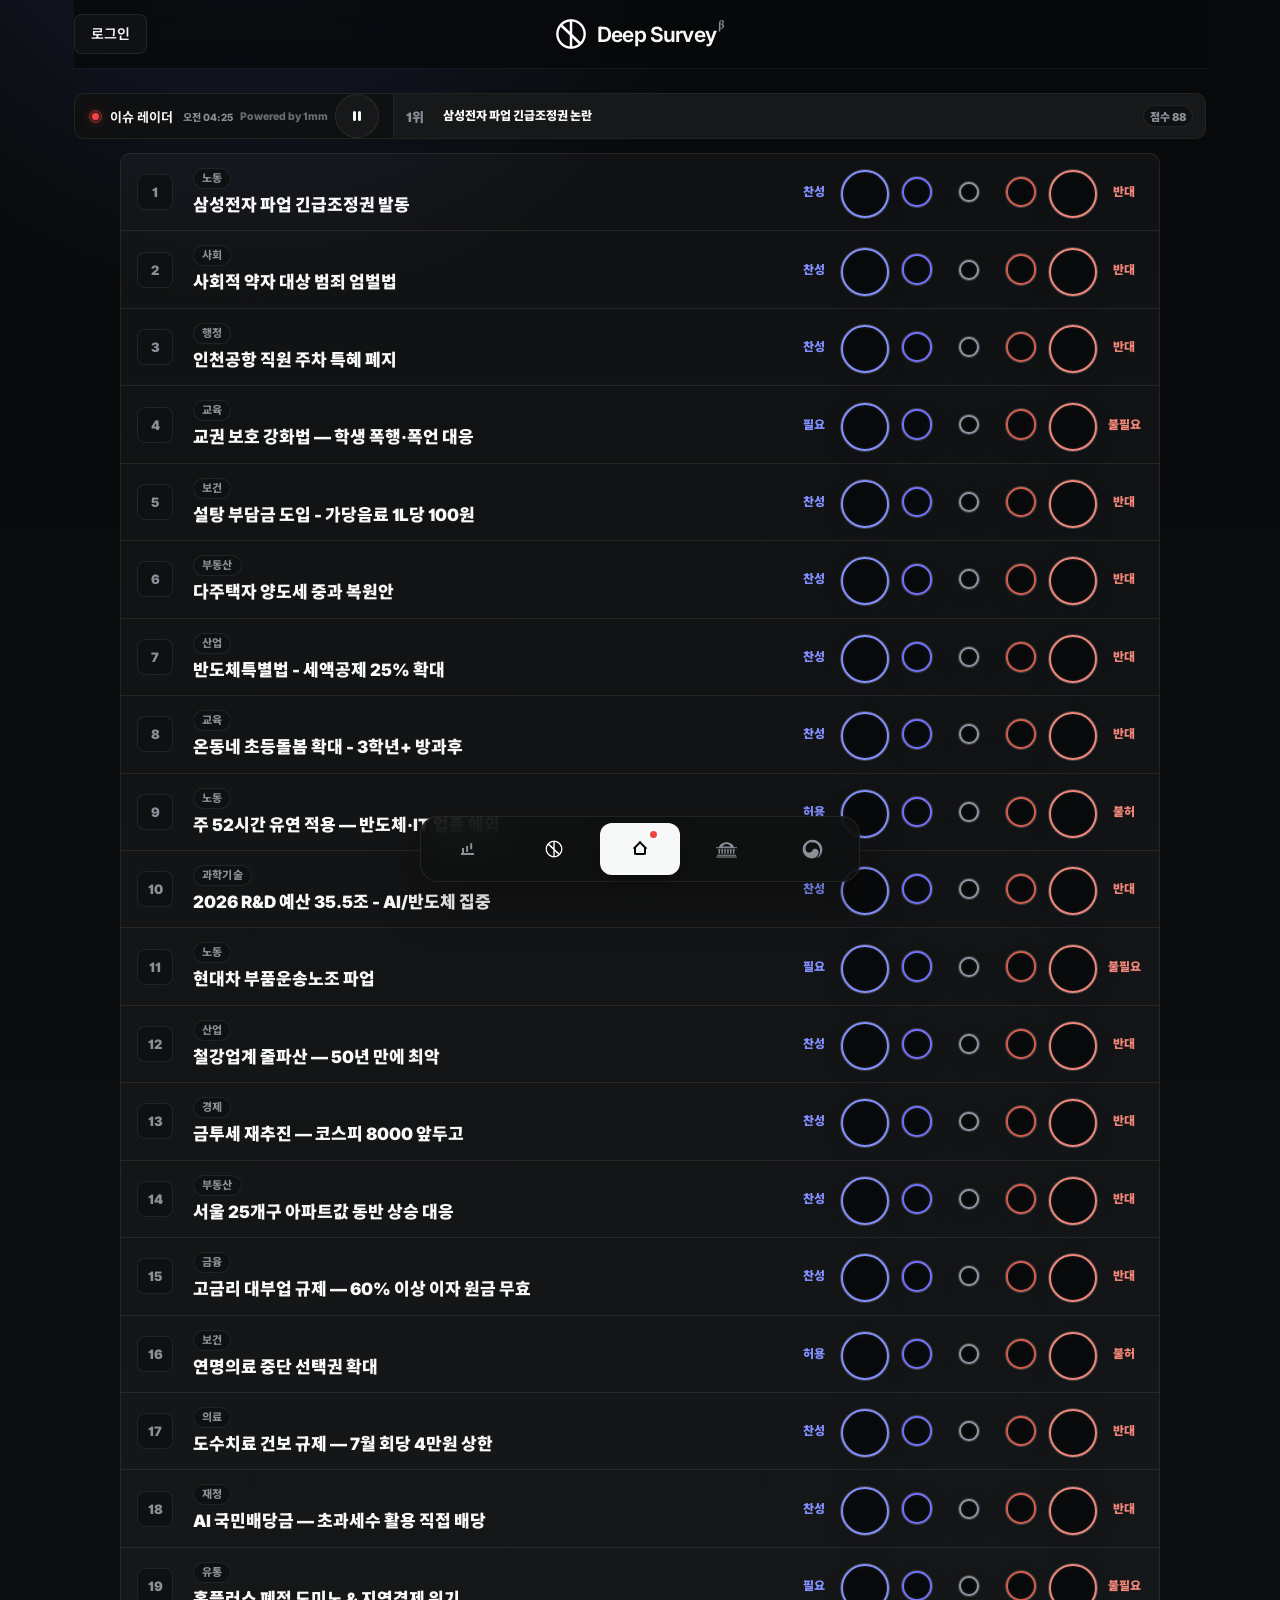
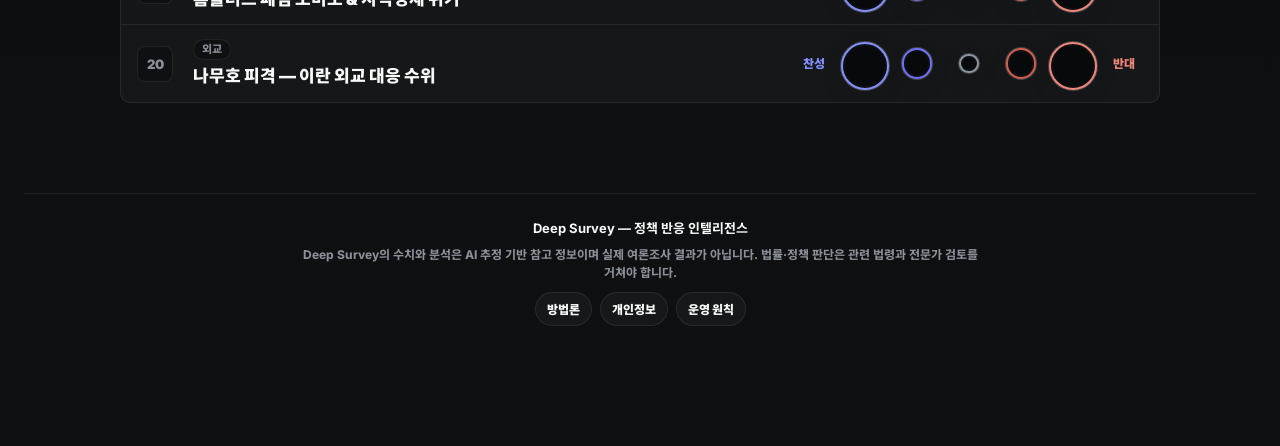
==== commit 2f5ccc03: "deploy: refresh deep survey monitor" ====
--- a/index.html
+++ b/index.html
@@ -7,6 +7,11 @@
     <title>Deep Survey | 정책 반응 인텔리전스</title>
     <meta name="description" content="정책·메시지 발표 전 이해관계자 반응, 표본 설계, 프레임 취약점, 검증 질문을 감사 가능한 방식으로 점검하는 Deep Survey 정책 반응 시뮬레이션입니다.">
     <meta name="theme-color" content="#111827">
+    <link rel="icon" href="favicon.ico" sizes="any">
+    <link rel="icon" href="favicon.svg" type="image/svg+xml">
+    <link rel="icon" href="favicon-32.png" type="image/png" sizes="32x32">
+    <link rel="apple-touch-icon" href="apple-touch-icon.png" sizes="180x180">
+    <link rel="manifest" href="site.webmanifest">
     <link rel="canonical" href="https://dinoanko.github.io/deep-survey-monitor/">
     <meta property="og:type" content="website">
     <meta property="og:site_name" content="Deep Survey">
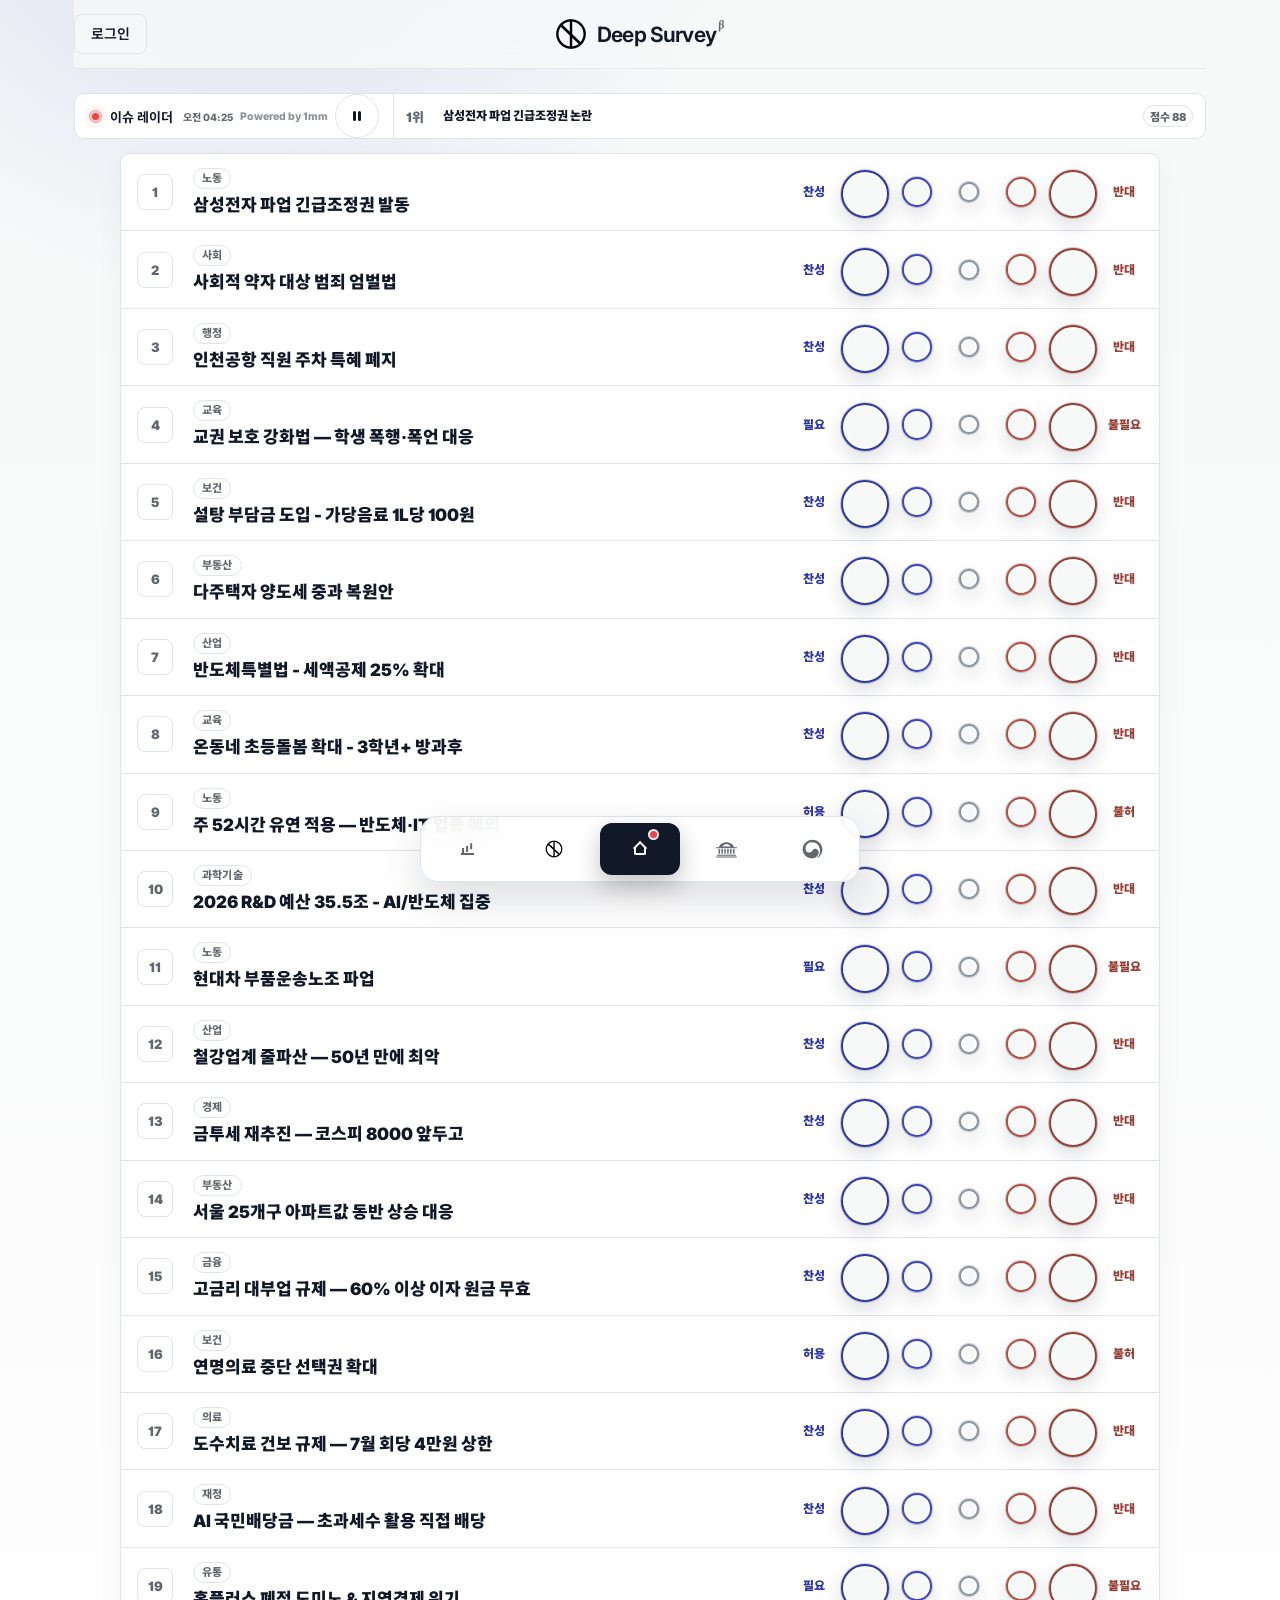
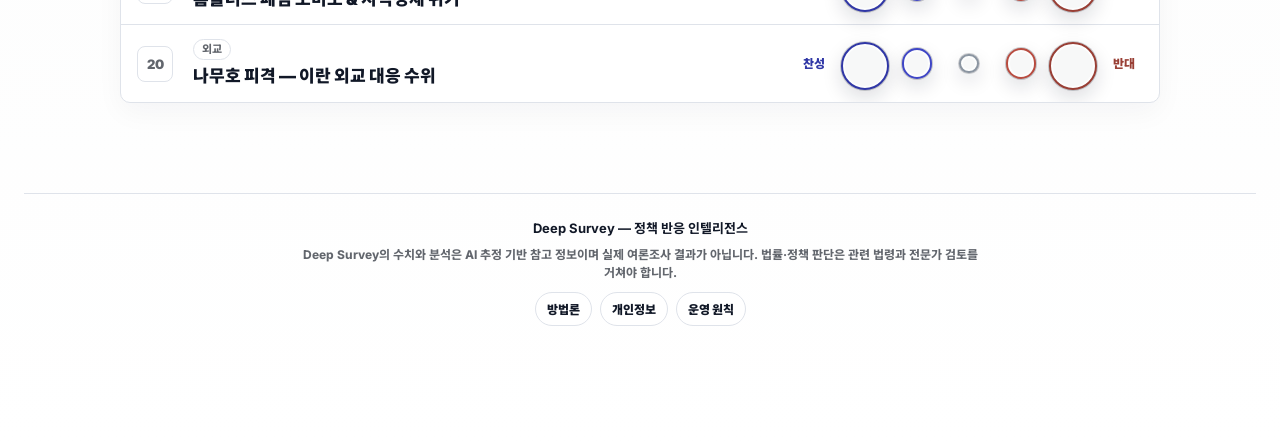
==== commit a53b05b6: "deploy: refresh deep survey monitor" ====
--- a/index.html
+++ b/index.html
@@ -1,12 +1,12 @@
 <!DOCTYPE html>
-<html lang="ko" data-theme="dark">
+<html lang="ko" data-theme="light">
 
 <head>
     <meta charset="UTF-8">
     <meta name="viewport" content="width=device-width, initial-scale=1.0">
     <title>Deep Survey | 정책 반응 인텔리전스</title>
     <meta name="description" content="정책·메시지 발표 전 이해관계자 반응, 표본 설계, 프레임 취약점, 검증 질문을 감사 가능한 방식으로 점검하는 Deep Survey 정책 반응 시뮬레이션입니다.">
-    <meta name="theme-color" content="#111827">
+    <meta name="theme-color" content="#ffffff">
     <link rel="icon" href="favicon.ico" sizes="any">
     <link rel="icon" href="favicon.svg" type="image/svg+xml">
     <link rel="icon" href="favicon-32.png" type="image/png" sizes="32x32">
@@ -39,7 +39,7 @@
             ) return '';
             return '';
         })();
-        document.write(`<link rel="stylesheet" href="${window.DEEP_SURVEY_ASSET_BASE}styles.css?v=20260520bb">`);
+        document.write(`<link rel="stylesheet" href="${window.DEEP_SURVEY_ASSET_BASE}styles.css?v=20260521d">`);
         document.addEventListener('DOMContentLoaded', () => {
             document.querySelectorAll('[data-demo-src]').forEach(el => {
                 el.setAttribute('src', `${window.DEEP_SURVEY_ASSET_BASE}${el.dataset.demoSrc}`);
@@ -543,8 +543,13 @@
                 <div id="survey-design-container" class="survey-design-container" style="display:none">
                     <div class="survey-design-header">
                         <h4>📋 AI 설문 문항 및 응답지 설계</h4>
-                        <p>입력 이슈를 다각도로 분석하기 위해 AI가 최적의 문항과 응답 척도 세트를 설계했습니다. 시뮬레이션할 문항들을 선택하세요.</p>
-                    </div>
+                        <div class="survey-design-step-rail" role="list" aria-label="설문 설계 진행 단계">
+                            <span class="survey-design-step" role="listitem"><b>1</b>문항 확인</span>
+                            <span class="survey-design-step" role="listitem"><b>2</b>선택</span>
+                            <span class="survey-design-step" role="listitem"><b>3</b>실행</span>
+                        </div>
+                    </div>
+                    <div id="survey-design-fallback" class="survey-design-fallback" role="status" aria-live="polite" aria-atomic="true" data-survey-design-fallback hidden></div>
                     <div id="survey-design-grid" class="survey-design-grid"></div>
                     <div class="survey-design-actions">
                         <span id="survey-design-count" class="survey-design-count" role="status" aria-live="polite" aria-atomic="true" aria-label="0개 문항 선택됨" data-survey-design-status><strong>0</strong>개 선택됨</span>
@@ -749,7 +754,7 @@
     </footer>
 
     <script>
-        ['app.js?v=20260520bd', 'issues_extra.js?v=20260515e', 'common-ui.js?v=20260520t', 'beta-intake.js?v=20260519b']
+        ['app.js?v=20260521e', 'issues_extra.js?v=20260515e', 'common-ui.js?v=20260522a', 'beta-intake.js?v=20260519b']
             .forEach(src => document.write(`<script src="${window.DEEP_SURVEY_ASSET_BASE}${src}"><\/script>`));
     </script>
 </body>
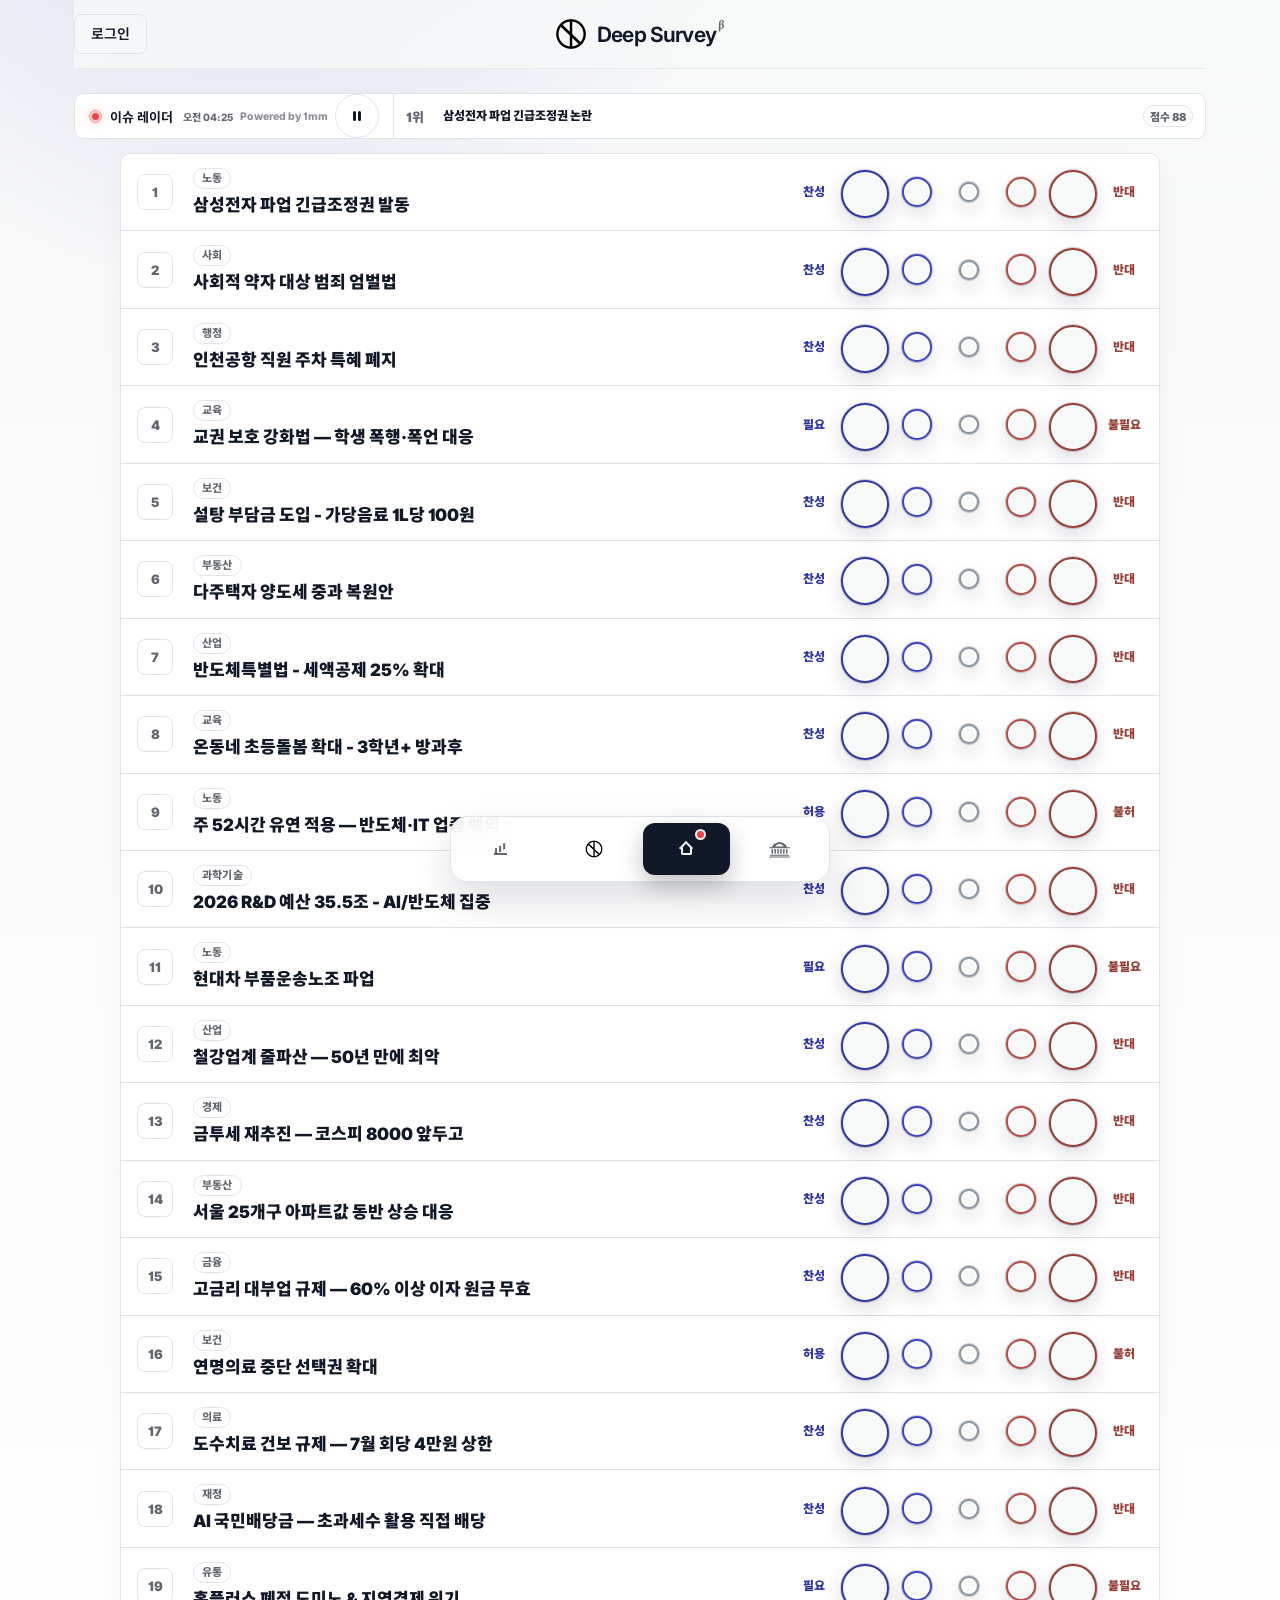
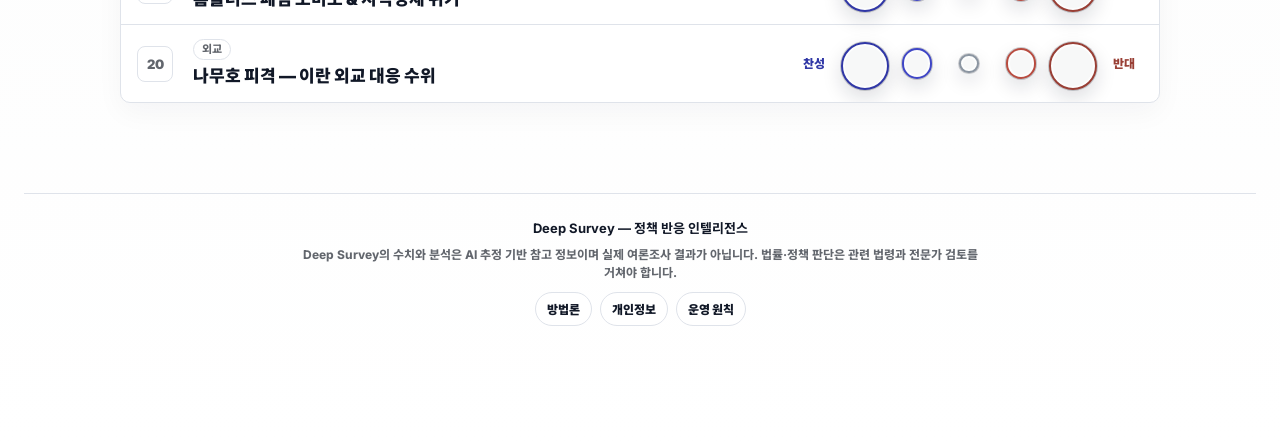
==== commit 0bdd8c1d: "deploy: refresh deep survey monitor" ====
--- a/index.html
+++ b/index.html
@@ -39,7 +39,7 @@
             ) return '';
             return '';
         })();
-        document.write(`<link rel="stylesheet" href="${window.DEEP_SURVEY_ASSET_BASE}styles.css?v=20260521d">`);
+        document.write(`<link rel="stylesheet" href="${window.DEEP_SURVEY_ASSET_BASE}styles.css?v=20260522c">`);
         document.addEventListener('DOMContentLoaded', () => {
             document.querySelectorAll('[data-demo-src]').forEach(el => {
                 el.setAttribute('src', `${window.DEEP_SURVEY_ASSET_BASE}${el.dataset.demoSrc}`);
@@ -600,7 +600,7 @@
             </div>
             </section>
 
-            <section class="public-agenda-page parliament-page" id="parliament-page" aria-labelledby="parliament-title">
+            <section class="public-agenda-page public-agenda-all-page" id="public-agenda-page" aria-labelledby="public-agenda-title">
                 <div class="public-agenda-head">
                     <div class="public-agenda-title-row">
                         <span class="public-page-icon public-icon-assembly" aria-hidden="true">
@@ -611,54 +611,24 @@
                             </svg>
                         </span>
                         <div>
-                            <span>ASSEMBLY LIVE</span>
-                            <h2 id="parliament-title">실시간 의회</h2>
+                            <span>PUBLIC LIVE</span>
+                            <h2 id="public-agenda-title">실시간 전체</h2>
                         </div>
                     </div>
                     <div class="public-agenda-head-controls">
-                        <div class="public-agenda-meta" id="parliament-feed-status">계류 의안 동기화 대기</div>
-                        <div class="public-agenda-view-switch" role="group" aria-label="의회 보기 모드">
-                            <button type="button" data-public-agenda-kind="parliament" data-public-view="grid-3-2" aria-label="3대2 카드 보기" title="3:2" aria-pressed="false" onclick="setPublicAgendaView('parliament','grid-3-2')"><span class="public-view-icon public-view-icon-3-2" aria-hidden="true"></span></button>
-                            <button type="button" data-public-agenda-kind="parliament" data-public-view="grid-2-3" aria-label="2대3 카드 보기" title="2:3" aria-pressed="false" onclick="setPublicAgendaView('parliament','grid-2-3')"><span class="public-view-icon public-view-icon-2-3" aria-hidden="true"></span></button>
-                            <button class="active" type="button" data-public-agenda-kind="parliament" data-public-view="list" aria-label="리스트 보기" title="리스트" aria-pressed="true" onclick="setPublicAgendaView('parliament','list')"><span class="public-view-icon public-view-icon-list" aria-hidden="true"></span></button>
+                        <div class="public-agenda-meta" id="public-feed-status">의회·정부 동기화 대기</div>
+                        <div class="public-agenda-view-switch" role="group" aria-label="전체 보기 모드">
+                            <button type="button" data-public-agenda-kind="public" data-public-view="grid-3-2" aria-label="3대2 카드 보기" title="3:2" aria-pressed="false" onclick="setPublicAgendaView('public','grid-3-2')"><span class="public-view-icon public-view-icon-3-2" aria-hidden="true"></span></button>
+                            <button type="button" data-public-agenda-kind="public" data-public-view="grid-2-3" aria-label="2대3 카드 보기" title="2:3" aria-pressed="false" onclick="setPublicAgendaView('public','grid-2-3')"><span class="public-view-icon public-view-icon-2-3" aria-hidden="true"></span></button>
+                            <button class="active" type="button" data-public-agenda-kind="public" data-public-view="list" aria-label="리스트 보기" title="리스트" aria-pressed="true" onclick="setPublicAgendaView('public','list')"><span class="public-view-icon public-view-icon-list" aria-hidden="true"></span></button>
                         </div>
                     </div>
                 </div>
                 <div class="public-agenda-toolbar">
-                    <strong id="parliament-feed-count">0건</strong>
-                    <button class="public-agenda-refresh" type="button" onclick="refreshPublicAgendaFeed('parliament')"><span class="mono-icon mono-icon-refresh" aria-hidden="true"></span>새로고침</button>
-                </div>
-                <div class="public-agenda-list" id="parliament-feed-list" aria-live="polite"></div>
-            </section>
-
-            <section class="public-agenda-page government-page" id="government-page" aria-labelledby="government-title">
-                <div class="public-agenda-head">
-                    <div class="public-agenda-title-row">
-                        <span class="public-page-icon public-icon-government" aria-hidden="true">
-                            <svg viewBox="0 0 256 256" focusable="false">
-                                <path d="M128 8c66.3 0 120 53.7 120 120 0 50.4-31.1 93.5-75.1 111.2 36.3-27.1 55.9-74.3 43.5-122.5C199.2 49.9 139.7 21.5 87 47.2c-33.3 16.2-50.2 50-42 82.6 5.3 21 21.3 34.7 41.2 35.2 18 .4 30.1-8.1 40.6-25.5 11.6-19.2 32.9-25.5 53.2-14.8 20.9 11 29.2 35.8 20.3 59.6-13.8 36.7-52.7 58.7-96.6 51C48.8 225.8 8 180.5 8 128 8 61.7 61.7 8 128 8Z"/>
-                                <path d="M104.8 47.4C160.3 19.7 222.2 53 237.7 116.6c5.7 23.4 4.2 45.5-3.2 64.9 21.4-63.1-13-125.8-75.4-138.1-19-3.7-37.3-2.1-54.3 4Z"/>
-                            </svg>
-                        </span>
-                        <div>
-                            <span>GOVERNMENT LIVE</span>
-                            <h2 id="government-title">실시간 정부</h2>
-                        </div>
-                    </div>
-                    <div class="public-agenda-head-controls">
-                        <div class="public-agenda-meta" id="government-feed-status">정책브리핑 동기화 대기</div>
-                        <div class="public-agenda-view-switch" role="group" aria-label="정부 보기 모드">
-                            <button type="button" data-public-agenda-kind="government" data-public-view="grid-3-2" aria-label="3대2 카드 보기" title="3:2" aria-pressed="false" onclick="setPublicAgendaView('government','grid-3-2')"><span class="public-view-icon public-view-icon-3-2" aria-hidden="true"></span></button>
-                            <button type="button" data-public-agenda-kind="government" data-public-view="grid-2-3" aria-label="2대3 카드 보기" title="2:3" aria-pressed="false" onclick="setPublicAgendaView('government','grid-2-3')"><span class="public-view-icon public-view-icon-2-3" aria-hidden="true"></span></button>
-                            <button class="active" type="button" data-public-agenda-kind="government" data-public-view="list" aria-label="리스트 보기" title="리스트" aria-pressed="true" onclick="setPublicAgendaView('government','list')"><span class="public-view-icon public-view-icon-list" aria-hidden="true"></span></button>
-                        </div>
-                    </div>
-                </div>
-                <div class="public-agenda-toolbar">
-                    <strong id="government-feed-count">0건</strong>
-                    <button class="public-agenda-refresh" type="button" onclick="refreshPublicAgendaFeed('government')"><span class="mono-icon mono-icon-refresh" aria-hidden="true"></span>새로고침</button>
-                </div>
-                <div class="public-agenda-list" id="government-feed-list" aria-live="polite"></div>
+                    <strong id="public-feed-count">0건</strong>
+                    <button class="public-agenda-refresh" type="button" onclick="refreshPublicAgendaFeed('public')"><span class="mono-icon mono-icon-refresh" aria-hidden="true"></span>새로고침</button>
+                </div>
+                <div class="public-agenda-list" id="public-feed-list" aria-live="polite"></div>
             </section>
         </div>
 
@@ -674,20 +644,12 @@
         <button class="bottom-tab bottom-tab-home active has-new" type="button" data-audience-mode="home" role="tab" aria-label="홈" aria-selected="true" aria-current="page" onclick="selectAudienceMode('home')">
             <span class="mono-icon mono-icon-home" aria-hidden="true"></span>
         </button>
-        <button class="bottom-tab" type="button" data-audience-mode="parliament" role="tab" aria-label="의회" title="의회" aria-selected="false" aria-current="false" onclick="selectAudienceMode('parliament')">
+        <button class="bottom-tab" type="button" data-audience-mode="public" role="tab" aria-label="전체" title="전체" aria-selected="false" aria-current="false" onclick="selectAudienceMode('public')">
             <span class="public-tab-icon" aria-hidden="true">
                 <svg viewBox="0 0 160 128" focusable="false">
                     <path d="M80 8c28.9 0 52.5 17.3 58.7 42H21.3C27.5 25.3 51.1 8 80 8Zm-31.6 34h63.2C105.5 30.1 94.1 22 80 22s-25.5 8.1-31.6 20Z"/>
                     <path d="M0 47h160v8H0zM8 104h144v8H8zM2 117h156v8H2z"/>
                     <path d="M18 62h14l-3 36h-8l-3-36Zm22 0h14l-3 36h-8l-3-36Zm22 0h14l-3 36h-8l-3-36Zm22 0h14l-3 36h-8l-3-36Zm22 0h14l-3 36h-8l-3-36Zm22 0h14l-3 36h-8l-3-36Z"/>
-                </svg>
-            </span>
-        </button>
-        <button class="bottom-tab" type="button" data-audience-mode="government" role="tab" aria-label="정부" title="정부" aria-selected="false" aria-current="false" onclick="selectAudienceMode('government')">
-            <span class="public-tab-icon" aria-hidden="true">
-                <svg viewBox="0 0 256 256" focusable="false">
-                    <path d="M128 8c66.3 0 120 53.7 120 120 0 50.4-31.1 93.5-75.1 111.2 36.3-27.1 55.9-74.3 43.5-122.5C199.2 49.9 139.7 21.5 87 47.2c-33.3 16.2-50.2 50-42 82.6 5.3 21 21.3 34.7 41.2 35.2 18 .4 30.1-8.1 40.6-25.5 11.6-19.2 32.9-25.5 53.2-14.8 20.9 11 29.2 35.8 20.3 59.6-13.8 36.7-52.7 58.7-96.6 51C48.8 225.8 8 180.5 8 128 8 61.7 61.7 8 128 8Z"/>
-                    <path d="M104.8 47.4C160.3 19.7 222.2 53 237.7 116.6c5.7 23.4 4.2 45.5-3.2 64.9 21.4-63.1-13-125.8-75.4-138.1-19-3.7-37.3-2.1-54.3 4Z"/>
                 </svg>
             </span>
         </button>
@@ -754,7 +716,7 @@
     </footer>
 
     <script>
-        ['app.js?v=20260521e', 'issues_extra.js?v=20260515e', 'common-ui.js?v=20260522a', 'beta-intake.js?v=20260519b']
+        ['app.js?v=20260522c', 'issues_extra.js?v=20260515e', 'common-ui.js?v=20260522c', 'beta-intake.js?v=20260519b']
             .forEach(src => document.write(`<script src="${window.DEEP_SURVEY_ASSET_BASE}${src}"><\/script>`));
     </script>
 </body>
